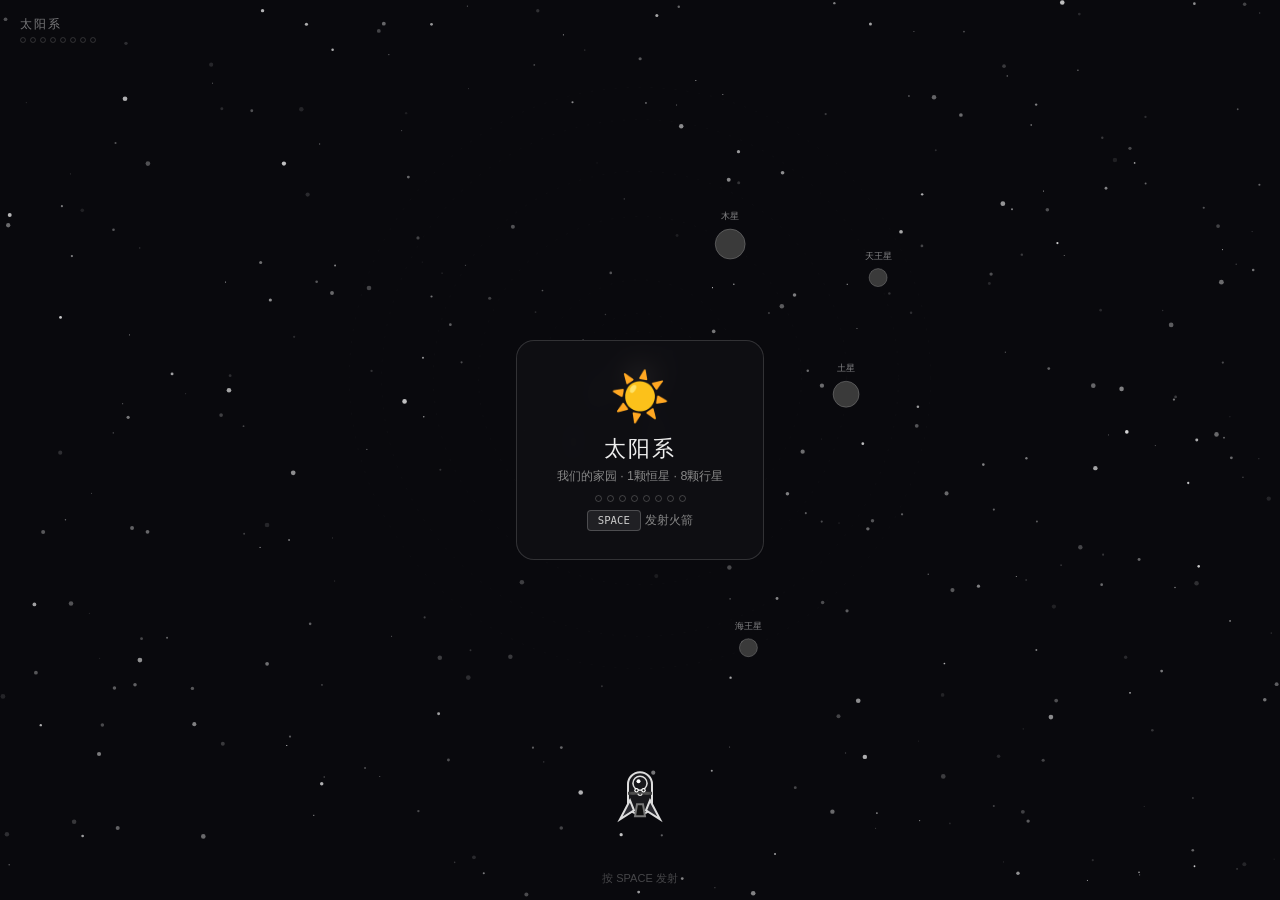
==== index.html @ 961312eb "🎨 Fix: vivid lit colors, unified card with stats - Lit planets show vivid temperature colors again (" ====
<!DOCTYPE html>
<html lang="zh-CN">
<head>
<meta charset="UTF-8">
<meta name="viewport" content="width=device-width, initial-scale=1.0, user-scalable=no">
<title>🚀 星际对接 · Star Dock</title>
<style>
*{margin:0;padding:0;box-sizing:border-box}
html,body{width:100vw;height:100vh;height:100dvh;overflow:hidden;background:#0a0a0f}
canvas{display:block;position:fixed;top:0;left:0}
#ui{position:fixed;top:0;left:0;width:100%;height:100%;pointer-events:none;z-index:10;font-family:"PingFang SC","Microsoft YaHei",sans-serif}

.start-overlay{position:absolute;top:0;left:0;width:100%;height:100%;display:flex;align-items:center;justify-content:center;pointer-events:auto;z-index:20;transition:opacity 0.35s}
.start-overlay.hidden{opacity:0;pointer-events:none}
.start-card{background:rgba(15,15,20,0.95);border:1.5px solid rgba(255,255,255,0.15);border-radius:18px;padding:28px 40px;text-align:center;max-width:400px;backdrop-filter:blur(10px)}
.start-card .emoji{font-size:3rem;display:block;margin-bottom:8px}
.start-card h1{font-size:1.4rem;color:#eee;margin-bottom:4px;letter-spacing:2px;font-weight:400}
.start-card .sub{font-size:0.78rem;color:#888;margin-bottom:10px;line-height:1.4}
.start-card .progress-row{display:flex;gap:5px;justify-content:center;margin:8px 0}
.start-card .pdot{width:7px;height:7px;border-radius:50%;border:1px solid rgba(255,255,255,0.2);transition:all 0.4s}
.start-card .pdot.done{background:#ffd700;border-color:#ffd700;box-shadow:0 0 6px rgba(255,215,0,0.6)}
.start-card kbd{display:inline-block;padding:3px 10px;background:rgba(255,255,255,0.08);color:#ccc;border:1px solid rgba(255,255,255,0.2);border-radius:4px;font-size:0.82em}

.toast{position:fixed;top:50%;left:50%;transform:translate(-50%,-50%);pointer-events:none;z-index:40;opacity:0;transition:all 0.5s}
.toast.show{opacity:1}
.toast .toast-card{background:rgba(15,15,20,0.95);border:1.5px solid rgba(255,255,255,0.15);border-radius:14px;padding:18px 26px;max-width:420px;text-align:center;backdrop-filter:blur(10px)}
.toast .t-quote{font-size:0.95rem;color:#ddd;line-height:1.5;font-style:italic;margin-bottom:8px}
.toast .t-author{font-size:0.75rem;color:#777}
.toast .t-project{font-size:0.9rem;color:#fff;font-weight:bold;margin-bottom:4px}
.toast .t-desc{font-size:0.78rem;color:#aaa;line-height:1.4;margin-bottom:4px}
.toast .t-stars{font-size:0.7rem;color:#888}
.toast .t-link{display:inline-block;margin-top:8px;padding:5px 12px;background:rgba(255,255,255,0.08);color:#ccc;text-decoration:none;border-radius:6px;font-size:0.75rem;border:1px solid rgba(255,255,255,0.15);pointer-events:auto}
.toast .t-link:hover{background:rgba(255,255,255,0.15);color:#fff}
.toast .t-planet-header{font-size:0.85rem;color:#ddd;margin-top:10px;padding-top:10px;border-top:1px solid rgba(255,255,255,0.1);font-weight:bold}
.toast .t-planet-info{font-size:0.73rem;color:#aaa;margin-top:6px;line-height:1.5;text-align:left;max-height:180px;overflow-y:auto;padding-right:4px}
.toast .t-planet-visual{font-size:0.7rem;color:#999;margin-top:10px;padding:8px 10px;background:rgba(255,255,255,0.03);border-radius:8px;line-height:1.6;text-align:left;font-family:monospace}
.toast .t-planet-visual .stat{display:flex;justify-content:space-between;margin:2px 0}
.toast .t-planet-visual .stat .val{color:#ddd}

.hud{position:absolute;top:16px;left:20px;pointer-events:none;z-index:5}
.hud .sysname{font-size:0.78rem;color:rgba(255,255,255,0.45);letter-spacing:2px;margin-bottom:4px}
.hud .lit-dots{display:flex;gap:4px}
.hud .lit-dots .ld{width:6px;height:6px;border-radius:50%;border:1px solid rgba(255,255,255,0.15);transition:all 0.5s}
.hud .lit-dots .ld.on{background:#ffd700;border-color:#ffd700;box-shadow:0 0 8px rgba(255,215,0,0.5)}

.touch-pad{position:fixed;bottom:20px;left:0;right:0;display:none;pointer-events:auto;z-index:15;padding:0 14px}
@media(pointer:coarse){.touch-pad{display:flex;gap:6px;justify-content:center;align-items:center;flex-wrap:wrap}}
.touch-pad button{width:48px;height:48px;border-radius:12px;border:1.5px solid rgba(255,255,255,0.25);background:rgba(20,20,25,0.85);color:#ccc;font-size:1rem;cursor:pointer;touch-action:manipulation}
.touch-pad .big-btn{padding:0 18px;width:auto;font-weight:bold;font-size:0.8rem}
</style>
</head>
<body>

<canvas id="c"></canvas>

<div id="ui">
  <div class="start-overlay" id="startScreen">
    <div class="start-card">
      <span class="emoji" id="sysEmoji">☀️</span>
      <h1 id="sysName">太阳系</h1>
      <p class="sub" id="sysDesc">我们的家园 · 8颗行星</p>
      <div class="progress-row" id="progressDots"></div>
      <p style="margin-top:8px"><kbd>SPACE</kbd> <span style="color:#888;font-size:0.78rem">发射火箭</span></p>
    </div>
  </div>

  <div class="toast" id="toast">
    <div class="toast-card">
      <div class="t-quote" id="tQuote"></div>
      <div class="t-author" id="tAuthor"></div>
      <div class="t-planet-header" id="tPlanetHeader"></div>
      <div class="t-planet-info" id="tPlanetInfo"></div>
      <div class="t-planet-visual" id="tPlanetVisual"></div>
    </div>
  </div>

  <div class="hud">
    <div class="sysname" id="hudName">太阳系</div>
    <div class="lit-dots" id="litDots"></div>
  </div>

  <div class="touch-pad" id="touchPad">
    <button id="tbL">◀</button><button id="tbD">▼</button><button id="tbU">▲</button><button id="tbR">▶</button>
    <button class="big-btn" id="tbLaunch" style="background:rgba(255,255,255,0.1);border-color:rgba(255,255,255,0.3)">LAUNCH</button>
  </div>
</div>

<script>
// ─────────────────────────────────
//  STAR DOCK — 星际对接 v3
// ─────────────────────────────────

const canvas = document.getElementById('c');
const ctx = canvas.getContext('2d');
let W, H, dpr;

// ─── Solar Systems with rich planet data ───
const SOLAR_SYSTEMS = [
  {
    name: '太阳系', emoji: '☀️', desc: '我们的家园 · 1颗恒星 · 8颗行星',
    planets: [
      { name:'水星', emoji:'☿', dist:0.39, period:0.24, size:5, info:'水星是太阳系中最小的行星，也是距离太阳最近的行星。它的表面布满了撞击坑，看起来很像月球。由于没有大气层保护，水星表面昼夜温差极为剧烈——白天可达430°C，夜晚则骤降至-180°C。水星绕太阳一周仅需88天，但自转一周却需要59天。有趣的是，水星每自转三圈恰好绕太阳两圈，形成了一种独特的3:2轨道共振。NASA的信使号探测器曾绕水星飞行四年，发现水星极地陨石坑深处可能存在水冰。' },
      { name:'金星', emoji:'♀', dist:0.72, period:0.62, size:7, info:'金星是太阳系中最亮的行星，被称为"启明星"或"长庚星"。它的大小和质量与地球相近，常被称为地球的"姐妹行星"。金星被一层厚厚的二氧化碳大气包裹，表面大气压是地球的92倍，相当于地球海洋深处900米的压力。浓厚的温室效应使金星表面温度高达465°C——比最靠近太阳的水星还热。金星的自转方向与大多数行星相反（逆行自转），也就是说在金星上太阳从西边升起。前苏联的金星探测器曾成功着陆并传回了金星表面的图像，但只坚持了不到两小时就被高温和高压摧毁。' },
      { name:'地球', emoji:'🌍', dist:1.00, period:1.00, size:7, info:'地球是太阳系中目前已知唯一孕育了生命的天体，也是人类在浩瀚宇宙中的唯一家园。它拥有液态水的海洋、富含氧的大气层、以及适中的温度——这一切得益于它恰好位于太阳系的"宜居带"内。地球的磁场保护我们免受太阳风的侵袭，月球稳定了地球的自转轴倾角，使气候保持相对稳定。从太空中看，地球是一颗美丽的蓝色弹珠，覆盖着白色的云层和绿色的大陆。卡尔·萨根曾说："再看看那个点吧。那是这里，那是家园，那是我们。在这颗小小尘埃上，你所爱的每一个人，你所认识的每一个人，都度过了一生。"' },
      { name:'火星', emoji:'♂', dist:1.52, period:1.88, size:5, info:'火星因其红色的外表而被称为"红色星球"，这种红色来自表面丰富的氧化铁（铁锈）。火星拥有太阳系最高的山——奥林帕斯山高达21.9公里，几乎三倍于珠穆朗玛峰。水手号峡谷长达4000公里，几乎可以横跨整个美国。大量证据表明，数十亿年前的火星表面有液态水流动，甚至可能存在过海洋。如今，多个探测器正在火星表面工作，寻找过去或现在生命存在的迹象。埃隆·马斯克的SpaceX公司计划在本世纪内将人类送上火星，建立永久性定居点。火星是人类成为多行星物种的第一站。' },
      { name:'木星', emoji:'♃', dist:2.50, period:4.50, size:15, info:'木星是太阳系中最大的行星，它如此巨大，以至于其质量超过了所有其他行星质量总和的2.5倍。木星的大红斑是一个持续了超过350年的超级风暴，其直径比整个地球还大。这颗气态巨星没有固体表面，主要由氢和氦组成，内部压力极大，甚至可能将氢压缩成金属态。木星拥有95颗已知卫星，其中最大的四颗——木卫一、木卫二、木卫三和木卫四——由伽利略于1610年发现。木卫二冰冷的表面下被认为存在一个全球性的液态海洋，是太阳系中寻找外星生命最有希望的地点之一。' },
      { name:'土星', emoji:'♄', dist:3.20, period:7.00, size:13, info:'土星以其壮观的环系统而闻名，这些环主要由数十亿个冰粒和岩石碎片组成，从微小的尘埃到房屋大小的巨石不等。尽管环系统直径达到28万公里，但其厚度通常不到10米——在比例上比一张纸还薄。土星是太阳系中密度最低的行星，其平均密度只有0.69g/cm³，理论上可以浮在水面上（如果有足够大的水池）。土星最大的卫星土卫六（Titan）是太阳系中唯一拥有稠密大气层的卫星，表面存在液态甲烷湖泊和河流。卡西尼号探测器在土星轨道工作了13年，最后以壮丽的方式坠入土星大气层，结束了它20年的使命。' },
      { name:'天王星', emoji:'⛢', dist:4.00, period:12.0, size:9, info:'天王星是太阳系中最神秘的行星之一。它的自转轴几乎完全倒向一侧——倾斜了约98度——像一颗"滚着走"的行星。这意味着天王星的极地可以直接面对太阳，导致极端的季节变化：每个极点会经历42年的持续日照，接着是42年的完全黑暗。天王星的蓝绿色来自大气中的甲烷吸收了红光。天王星的环系统非常暗淡，直到1977年才被发现。它拥有27颗已知卫星，这些卫星多以莎士比亚戏剧中的人物命名。天王星和它的邻居海王星被统称为"冰巨星"，因为它们含有比木星和土星更多的水、氨和甲烷冰。' },
      { name:'海王星', emoji:'♆', dist:4.50, period:16.0, size:9, info:'海王星是太阳系最远的行星，也是唯一通过数学预测而非直接观测发现的行星。1846年，天文学家注意到天王星的轨道存在异常，推测可能有一颗未知行星的引力在影响它。法国数学家勒维耶通过计算预测了这颗行星的位置，柏林天文台的加勒当晚就在预测位置附近找到了它——这是牛顿力学最伟大的胜利之一。海王星拥有太阳系中最强的风，风速可高达每小时2100公里。它最大的卫星海卫一（Triton）是一颗冰冻的世界，表面有活跃的冰火山喷发出氮气。海王星绕太阳一周需要165年——从发现至今，它只完成了一圈公转。' },
    ]
  },
  {
    name: '比邻星系', emoji: '⭐', desc: '距地球4.2光年 · 三星系统',
    planets: [
      { name:'比邻b', emoji:'🪐', dist:0.35, period:0.30, size:5, info:'比邻星b是一颗位于比邻星宜居带内的类地行星，质量约为地球的1.2倍。它距离我们仅4.2光年，是已知距离地球最近的系外行星。比邻星b绕其主星运行一周仅需11.2天，但由于比邻星是一颗红矮星，辐射出的能量远小于太阳，因此比邻星b的表面温度可能刚好适合液态水的存在。不过，红矮星频繁的耀斑活动可能已经剥离了行星的大气层，这使得它的宜居性仍然存在争议。如果人类有朝一日能够向其他恒星系统发射探测器，比邻星b无疑将是首选目标。' },
      { name:'比邻c', emoji:'🪐', dist:0.65, period:0.70, size:6, info:'比邻星c是一颗超级地球，质量约为地球的7倍，在距离比邻星约1.5天文单位的轨道上运行。这颗行星于2019年通过径向速度法发现，其轨道周期约为5.2年。由于距离主星较远，其表面温度极低，可能被冰层覆盖。比邻星c的发现表明，即使是距离我们最近的恒星系统，也可能拥有一个复杂的多行星架构。它的存在挑战了我们对红矮星周围行星形成的理论模型。' },
      { name:'比邻d', emoji:'🪐', dist:0.95, period:1.20, size:4, info:'比邻星d是一颗于2022年新确认的系外行星，质量仅为地球的0.26倍，是已知质量最小的系外行星之一。它非常靠近比邻星，轨道周期仅约5天。如此小的质量意味着它几乎肯定是一颗岩石行星，表面可能被熔岩覆盖。比邻星d的发现使用了欧洲南方天文台的甚大望远镜，标志着径向速度测量技术已经精确到了足以探测亚地球质量行星的程度。' },
      { name:'Prox e', emoji:'🪐', dist:1.50, period:2.20, size:8, info:'比邻星e是一颗理论预测的气态行星，质量约为地球的15倍，大致相当于海王星的质量。它可能拥有一个由冰粒和岩石碎片组成的稀疏环系统。由于距离主星较远，它的温度极低，大气中可能含有大量的氢和氦。比邻星e的存在尚未得到完全确认，但多个独立的天文学团队都发现了支持它存在的证据。如果被证实，它将是比邻星系中第四颗被确认的行星。' },
      { name:'Prox f', emoji:'🪐', dist:2.20, period:4.00, size:11, info:'比邻星f是该系统最外层的理论行星，可能是一颗冰巨星，类似于太阳系中的天王星和海王星。它的质量约为地球的25倍，大气中富含氢和氦。由于距离比邻星非常远，表面温度可能接近绝对零度。如果这颗行星确实存在，它可能拥有多个冰卫星，其中一些卫星的内部可能存在液态水海洋。这颗行星的发现将进一步证明，即使是距离我们最近的恒星系统，也可能拥有丰富多样的行星家族。' },
    ]
  },
  {
    name: 'TRAPPIST-1', emoji: '💫', desc: '7颗类地行星 · 距地球40光年',
    planets: [
      { name:'TRAPPIST-1b', emoji:'🪐', dist:0.25, period:0.25, size:5, info:'TRAPPIST-1b是该系统最内层的岩石行星，被潮汐锁定——总是一面永远朝向它的恒星。这种锁定意味着它的一面是永恒的炽热白昼，另一面则是永夜。虽然其密度与地球相近，但其表面温度极高，不太可能适宜生命存在。科学家通过韦伯太空望远镜的观测发现，这颗行星很可能没有大气层，表面类似于水星——只是一个裸露的岩石球体。' },
      { name:'TRAPPIST-1c', emoji:'🪐', dist:0.40, period:0.50, size:5, info:'TRAPPIST-1c的密度与地球非常相似，这暗示它可能拥有类似的岩石组成。科学家曾猜测它可能有一个稠密的二氧化碳大气层，但韦伯望远镜的最新观测表明它可能也是裸露的岩石行星。即使没有大气层，它的存在仍然具有重大意义——它证明了小型红矮星周围可以形成与地球密度相似的岩石行星，这对于寻找类地行星来说是一个重要的发现。' },
      { name:'TRAPPIST-1d', emoji:'🪐', dist:0.55, period:0.75, size:5, info:'TRAPPIST-1d是系统中质量最小的行星，仅为地球的0.3倍——大约相当于火星的质量。它是如何形成的仍然是一个未解之谜。由于引力较弱，它可能没办法保持浓厚的大气层。但它的存在本身就令人着迷：在距离我们仅40光年的地方，一个微小的岩石世界正在静静地绕着它的暗红色太阳运行。' },
      { name:'TRAPPIST-1e', emoji:'🌍', dist:0.70, period:1.00, size:6, info:'TRAPPIST-1e是整个系统中与地球最为相似的行星。它位于恒星的宜居带正中央，质量、大小和密度都与地球非常接近。科学家认为它是该系统中最有可能存在液态水——乃至生命——的地方。它接收到的恒星能量与地球从太阳接收的能量相当。韦伯望远镜的科学家们正在密切观测这颗行星，试图分析它的大气成分，寻找水蒸气、氧气和甲烷等可能的生命信号。如果人类要选择第一颗拍摄到大气光谱的宜居带类地行星，TRAPPIST-1e很可能就是答案。' },
      { name:'TRAPPIST-1f', emoji:'🪐', dist:0.90, period:1.50, size:6, info:'TRAPPIST-1f位于宜居带的边缘，是一个潜在的水世界。科学家推测这颗行星可能拥有一个全球性的液态水海洋，其水量可能是地球海洋的数倍。由于距离恒星稍远，其表面温度可能比地球低，但如果存在温室效应适中的大气层，它仍可能维持液态水。如果能够确认它是一个水世界，那将是人类首次发现这样的行星——一个完全由海洋覆盖的星球，没有陆地，只有无尽的水。' },
      { name:'TRAPPIST-1g', emoji:'🪐', dist:1.10, period:2.00, size:7, info:'TRAPPIST-1g是系统中最大的行星，质量约为地球的1.15倍。它位于宜居带的外边界附近，可能拥有一层较厚的大气层来保持表面温暖。如果它有足够的温室气体，表面温度可能允许液态水的存在。它与相邻行星之间有复杂的引力相互作用——这七颗行星的轨道周期形成了近乎精确的共振链，它们的引力相互影响，使系统保持了惊人的稳定。' },
      { name:'TRAPPIST-1h', emoji:'🪐', dist:1.40, period:3.00, size:4, info:'TRAPPIST-1h是该系统最外层的行星，位于宜居带之外，是一个冰冻的世界。它的表面可能被冰层和冻结的二氧化碳覆盖，温度可能低至-100°C以下。尽管如此，如果它内部存在放射性元素衰变产生的热量，其冰层之下可能存在液态水。TRAPPIST-1h是这个非凡系统的边界标志——一个由七颗类地行星组成的、距离我们仅40光年的微型太阳系。它提示我们，宇宙中可能遍布着这样的行星系统。' },
    ]
  }
];

// ─── AI Quotes ───
const AI_QUOTES = [
  { text:'"The development of full artificial intelligence could spell the end of the human race."', author:'Stephen Hawking' },
  { text:'"AI is the new electricity. Just as electricity transformed industry 100 years ago, AI will do the same."', author:'Andrew Ng' },
  { text:'"Machine intelligence is the last invention that humanity will ever need to make."', author:'Nick Bostrom' },
  { text:'"The cosmos is within us. We are made of star-stuff. We are a way for the universe to know itself."', author:'Carl Sagan' },
  { text:'"Look up at the stars and not down at your feet. Try to make sense of what you see, and wonder about what makes the universe exist."', author:'Stephen Hawking' },
  { text:'"We are just an advanced breed of monkeys on a minor planet of a very average star. But we can understand the Universe. That makes us something very special."', author:'Stephen Hawking' },
  { text:'"Two things are infinite: the universe and human stupidity; and I\'m not sure about the universe."', author:'Albert Einstein' },
  { text:'"The important thing is not to stop questioning. Curiosity has its own reason for existing."', author:'Albert Einstein' },
  { text:'"Somewhere, something incredible is waiting to be known."', author:'Carl Sagan' },
  { text:'"The universe is under no obligation to make sense to you."', author:'Neil deGrasse Tyson' },
  { text:'"Every one of us is, in the cosmic perspective, precious. If a human disagrees with you, let him live. In a hundred billion galaxies, you will not find another."', author:'Carl Sagan' },
  { text:'"We are the cosmos made conscious and life is the means by which the universe understands itself."', author:'Brian Cox' },
  { text:'"AI doesn\'t have to be evil to destroy humanity — if AI has a goal and humanity happens to be in the way."', author:'Elon Musk' },
  { text:'"The best way to predict the future is to invent it — and AI is how we invent it now."', author:'Alan Kay' },
  { text:'"By far, the greatest danger of Artificial Intelligence is that people conclude too early that they understand it."', author:'Eliezer Yudkowsky' },
  { text:'"We are stuck with technology when what we really want is just stuff that works."', author:'Douglas Adams' },
  { text:'"I visualize a time when we will be to robots what dogs are to humans, and I\'m rooting for the machines."', author:'Claude Shannon' },
  { text:'"It is through science that we prove, but through intuition that we discover."', author:'Henri Poincaré' },
  { text:'"AI will reach human levels by around 2029. By 2045, we will have multiplied intelligence a billion-fold."', author:'Ray Kurzweil' },
  { text:'"A year spent in artificial intelligence is enough to make one believe in God."', author:'Alan Perlis' },
  { text:'"In the long run, the greatest danger we face is not the machines becoming more human, but humans becoming more like machines."', author:'Arthur C. Clarke' },
  { text:'"The question is not whether intelligent machines can have emotions, but whether machines can be intelligent without emotions."', author:'Marvin Minsky' },
  { text:'"We are all connected; To each other, biologically. To the earth, chemically. To the rest of the universe, atomically."', author:'Neil deGrasse Tyson' },
  { text:'"Our posturings, our imagined self-importance, the delusion that we have some privileged position in the Universe, are challenged by this point of pale light."', author:'Carl Sagan (Pale Blue Dot)' },
  { text:'"The universe is a pretty big place. If it\'s just us, seems like an awful waste of space."', author:'Carl Sagan' },
];

// ─── Planet color by temperature ───
function planetColors(temp) {
  // Unlit = dark gray, lit = vivid temperature-based colors
  switch (temp) {
    case 'hot':  return { body:'#3a3a3a', glow:'#ff4422', litBody:'#ff5533', name:'🔥 红热行星', info:'表面温度极高，炽热的岩石世界' };
    case 'warm': return { body:'#3a3a3a', glow:'#ff8800', litBody:'#ff9933', name:'🌤 温暖行星', info:'温度适中，可能适宜生命存在' };
    case 'cool': return { body:'#3a3a3a', glow:'#3399ee', litBody:'#55aaff', name:'❄ 凉爽行星', info:'表面较冷，大气层较厚的气态或冰质行星' };
    case 'cold': return { body:'#3a3a3a', glow:'#2266ee', litBody:'#4488ff', name:'🧊 冰冷行星', info:'表面极寒，遥远的冰冻世界' };
    default:     return { body:'#3a3a3a', glow:'#999', litBody:'#bbb', name:'未知', info:'' };
  }
}

// ─── State ───
const S = { START:'start', PLAY:'play', DOCK:'dock', COMPLETE:'complete', WARP:'warp' };
let state = S.START;
let keys = {};
let time = 0, lastTime = 0;
let sysIdx = 0;
let systemData;
let planets = [];
let rocket = { x:0, y:0, px:0, py:0, speed:0, angle:0, docking:false, tx:0, ty:0, ta:0 };
let targetPlanetIdx = 0;
let particles = [];
let bgStars = [];
let collected = [];
let shownQuotes = new Set();
let warpP = 0;
let hudAlpha = 3;
let dockCooldown = 0;

// ─── DOM ───
const startScreen = document.getElementById('startScreen');
const toast = document.getElementById('toast');
const sysNameEl = document.getElementById('sysName');
const sysEmojiEl = document.getElementById('sysEmoji');
const sysDescEl = document.getElementById('sysDesc');
const progressDotsEl = document.getElementById('progressDots');
const hudNameEl = document.getElementById('hudName');
const litDotsEl = document.getElementById('litDots');

// ─── Resize ───
function resize() {
  dpr = Math.min(window.devicePixelRatio || 1, 2);
  W = window.innerWidth;
  H = window.innerHeight;
  canvas.width = W * dpr;
  canvas.height = H * dpr;
  canvas.style.width = W + 'px';
  canvas.style.height = H + 'px';
  ctx.setTransform(1, 0, 0, 1, 0, 0);
  ctx.scale(dpr, dpr);
}
window.addEventListener('resize', resize);
resize();

// ─── Init stars ───
for (let i = 0; i < 350; i++) {
  bgStars.push({
    x: Math.random(), y: Math.random(),
    r: 0.2 + Math.random() * 2.2,
    a: 0.15 + Math.random() * 0.7,
    s: 0.5 + Math.random() * 3,
    o: Math.random() * Math.PI * 2
  });
}

// ─── Input ───
window.addEventListener('keydown', e => {
  keys[e.code] = true;
  if (e.code === 'Space') {
    e.preventDefault();
    if (state === S.START) launch();
    else if (state === S.COMPLETE) warp();
  }
  if (e.code === 'KeyR' && state === S.PLAY) respawn();
  // Arrow key resumes from dock
  if (state === S.DOCK && ['ArrowUp','ArrowDown','ArrowLeft','ArrowRight'].includes(e.code)) {
    e.preventDefault();
    resumeAfterDock();
  }
});
window.addEventListener('keyup', e => { keys[e.code] = false; });

// Touch controls
['tbU','ArrowUp','tbD','ArrowDown','tbL','ArrowLeft','tbR','ArrowRight'].forEach((v,i,arr)=>{
  if (i%2===0){
    const el=document.getElementById(v);
    if(el){
      el.addEventListener('touchstart',e=>{
        e.preventDefault();
        if (state === S.DOCK) resumeAfterDock();
        else keys[arr[i+1]]=true;
      });
      el.addEventListener('touchend',e=>{e.preventDefault();keys[arr[i+1]]=false});
    }
  }
});
document.getElementById('tbLaunch')?.addEventListener('touchstart', e => {
  e.preventDefault();
  if (state === S.START) launch();
  else if (state === S.COMPLETE) warp();
});

// ─── System ───
function loadSystem() {
  systemData = SOLAR_SYSTEMS[sysIdx % SOLAR_SYSTEMS.length];
  planets = systemData.planets.map((p, i) => ({
    ...p, angle: Math.random() * Math.PI * 2, lit: false, idx: i
  }));
  targetPlanetIdx = findNextTarget();
  collected = [];
  shownQuotes.clear();
  updateHUD();
  updateStartScreen();

  rocket = { x: W/2, y: H*0.88, px: W/2, py: H*0.88, speed: 0, angle: -Math.PI/2, docking: false, tx: 0, ty: 0, ta: 0 };
  state = S.START;
}

function findNextTarget() {
  const unlit = planets.map((p,i) => ({p,i})).filter(x => !x.p.lit);
  if (unlit.length === 0) return 0;
  // Pick random unlit planet
  return unlit[Math.floor(Math.random() * unlit.length)].i;
}

function updateHUD() {
  hudNameEl.textContent = systemData.name;
  let html = '';
  for (let i = 0; i < planets.length; i++) {
    html += `<span class="ld${collected.includes(i) ? ' on' : ''}"></span>`;
  }
  litDotsEl.innerHTML = html;
}

function updateStartScreen() {
  sysNameEl.textContent = systemData.name;
  sysEmojiEl.textContent = systemData.emoji;
  sysDescEl.textContent = systemData.desc;
  let dots = '';
  for (let i = 0; i < planets.length; i++) {
    dots += `<span class="pdot${collected.includes(i) ? ' done' : ''}"></span>`;
  }
  progressDotsEl.innerHTML = dots;
  startScreen.classList.remove('hidden');
  toast.classList.remove('show');
}

// ─── Planet position ───
function getPlanetPos(idx) {
  const p = planets[idx];
  const cx = W / 2;
  const cy = H * 0.42;
  const maxDist = Math.min(W, H) * 0.38;
  const maxDataDist = systemData.planets[systemData.planets.length - 1].dist;
  const dist = (p.dist / maxDataDist) * maxDist * 0.85;
  return {
    x: cx + Math.cos(p.angle) * dist,
    y: cy + Math.sin(p.angle) * dist,
    dist, cx, cy
  };
}

// ─── Launch / Respawn ───
function launch() {
  state = S.PLAY;
  startScreen.classList.add('hidden');
  rocket.speed = 80;
  rocket.angle = -Math.PI / 2;
  rocket.docking = false;
  rocket.x = W / 2;
  rocket.y = H * 0.88;
  rocket.px = rocket.x;
  rocket.py = rocket.y;
  hudAlpha = 3;
}
function respawn() {
  rocket.x = W / 2;
  rocket.y = H * 0.88;
  rocket.speed = 80;
  rocket.angle = -Math.PI / 2;
  rocket.docking = false;
}

// ─── Resume after dock (triggered by arrow key) ───
function resumeAfterDock() {
  if (state !== S.DOCK) return;
  toast.classList.remove('show');
  if (collected.length >= planets.length) {
    state = S.COMPLETE;
    showComplete();
    return;
  }
  // One press: dismiss card and resume flying
  state = S.PLAY;
  rocket.speed = 80;
  rocket.angle = -Math.PI / 2;
  rocket.docking = false;
  rocket.px = rocket.x;
  rocket.py = rocket.y;
  targetPlanetIdx = findNextTarget();
  hudAlpha = 2;
}

function nextQuote() {
  const avail = AI_QUOTES.filter((_, i) => !shownQuotes.has(i));
  if (avail.length === 0) { shownQuotes.clear(); return AI_QUOTES[Math.floor(Math.random() * AI_QUOTES.length)]; }
  const q = avail[Math.floor(Math.random() * avail.length)];
  shownQuotes.add(AI_QUOTES.indexOf(q));
  return q;
}

// ─── Dock = light up + show unified card ───
function dock() {
  const planet = planets[targetPlanetIdx];
  const pos = getPlanetPos(targetPlanetIdx);
  const colors = planetColors(planet.temp);

  // Light up the planet
  planet.lit = true;
  collected.push(targetPlanetIdx);
  dockCooldown = 1.5;

  // Quote
  const quote = nextQuote();
  document.getElementById('tQuote').textContent = quote.text;
  document.getElementById('tAuthor').textContent = '— ' + quote.author;

  // Planet header
  document.getElementById('tPlanetHeader').textContent = planet.emoji + ' ' + planet.name + ' · ' + colors.name;

  // Planet detail info
  document.getElementById('tPlanetInfo').textContent = planet.info;

  // Visual stats card
  const orbitDays = (planet.period * 365).toFixed(0);
  const distAU = planet.dist.toFixed(2);
  const tempLabel = planet.temp === 'hot' ? '>400°C' : planet.temp === 'warm' ? '-50~50°C' : planet.temp === 'cool' ? '-100~-30°C' : '<-150°C';
  const typeLabel = planet.temp === 'hot' || planet.temp === 'warm' ? '岩石行星' : '气态/冰质行星';
  document.getElementById('tPlanetVisual').innerHTML = `
    <div class="stat"><span>🌡 表面温度</span><span class="val">${tempLabel}</span></div>
    <div class="stat"><span>📏 距恒星</span><span class="val">${distAU} AU</span></div>
    <div class="stat"><span>🔄 公转周期</span><span class="val">${orbitDays} 天</span></div>
    <div class="stat"><span>🪨 类型</span><span class="val">${typeLabel}</span></div>
    <div class="stat"><span>⭐ 状态</span><span class="val">已点亮 ✨</span></div>
  `;

  toast.classList.add('show');
  state = S.DOCK;
  // Stop rocket at dock position
  rocket.speed = 0;
  rocket.docking = true;
  rocket.x = pos.x; rocket.y = pos.y;
  rocket.tx = pos.x; rocket.ty = pos.y; rocket.ta = planet.angle;

  updateHUD();

  // Spark particles
  for (let i = 0; i < 35; i++) {
    const a = (i / 35) * Math.PI * 2;
    particles.push({
      x: rocket.x, y: rocket.y,
      vx: Math.cos(a) * (25 + Math.random() * 60),
      vy: Math.sin(a) * (25 + Math.random() * 60),
      life: 1.5, ml: 1.5, size: 1.5 + Math.random() * 3.5, type: 'spark',
      color: colors.glow
    });
  }
}

// ─── Complete / Warp ───
function showComplete() {
  sysEmojiEl.textContent = '🚀';
  sysNameEl.textContent = systemData.name + ' ✓';
  sysDescEl.textContent = '所有行星已点亮 · 自然选择号就绪';
  const nextSys = SOLAR_SYSTEMS[(sysIdx + 1) % SOLAR_SYSTEMS.length];
  document.querySelector('.start-card p:last-child').innerHTML = `<kbd>SPACE</kbd> <span style="color:#888;font-size:0.78rem">启程前往 ${nextSys.name}</span>`;
  updateStartScreen();
  startScreen.classList.remove('hidden');
}
function warp() {
  state = S.WARP;
  warpP = 0;
  startScreen.classList.add('hidden');
}

// ─── Update ───
function update(dt) {
  // Planet orbits
  const baseSpeed = (2 * Math.PI) / 2.0;
  for (const p of planets) {
    p.angle += baseSpeed * (1.0 / p.period) * dt;
  }

  // Cooldown
  if (dockCooldown > 0) dockCooldown -= dt;

  if (state === S.PLAY) {
    // Save previous position for swept collision
    rocket.px = rocket.x;
    rocket.py = rocket.y;

    // Controls
    if (keys['ArrowUp']) rocket.speed = Math.min(rocket.speed + 180 * dt, 360);
    if (keys['ArrowDown']) rocket.speed = Math.max(rocket.speed - 200 * dt, 25);
    if (keys['ArrowLeft']) rocket.angle -= 3.2 * dt;
    if (keys['ArrowRight']) rocket.angle += 3.2 * dt;
    rocket.angle = Math.max(-Math.PI * 0.88, Math.min(-Math.PI * 0.12, rocket.angle));

    rocket.x += Math.cos(rocket.angle) * rocket.speed * dt;
    rocket.y += Math.sin(rocket.angle) * rocket.speed * dt;

    // Wrap
    if (rocket.x < -40) rocket.x = W + 40;
    if (rocket.x > W + 40) rocket.x = -40;
    if (rocket.y < -80) rocket.y = H + 80;
    if (rocket.y > H + 80) rocket.y = -80;

    // Fire trail
    if (Math.random() < 0.55) {
      particles.push({
        x: rocket.x, y: rocket.y + 18,
        vx: Math.cos(rocket.angle + Math.PI + (Math.random() - 0.5) * 0.25) * (12 + Math.random() * 40),
        vy: Math.sin(rocket.angle + Math.PI + (Math.random() - 0.5) * 0.25) * (12 + Math.random() * 40),
        life: 0.3 + Math.random() * 0.25, ml: 0.55, size: 0.8 + Math.random() * 2, type: 'fire', color: '#aaa'
      });
    }

    // Collision: simple distance check with cooldown
    if (dockCooldown <= 0) {
      const tgt = planets[targetPlanetIdx];
      if (tgt && !tgt.lit) {
        const tpos = getPlanetPos(targetPlanetIdx);
        const dist = Math.hypot(rocket.x - tpos.x, rocket.y - tpos.y);
        const threshold = tgt.size + 20; // scales with planet size
        if (dist < threshold) {
          dock();
        }
      }
    }
  }

  if (state === S.DOCK && rocket.docking) {
    rocket.x += (rocket.tx - rocket.x) * 5 * dt;
    rocket.y += (rocket.ty - rocket.y) * 5 * dt;
    rocket.angle += (rocket.ta - rocket.angle) * 5 * dt;
  }

  // Particles
  for (let i = particles.length - 1; i >= 0; i--) {
    const p = particles[i];
    p.life -= dt;
    if (p.life <= 0) { particles.splice(i, 1); continue; }
    p.x += p.vx * dt; p.y += p.vy * dt;
    p.vx *= 0.96; p.vy *= 0.96;
  }
  if (particles.length > 400) particles.splice(0, particles.length - 400);

  // HUD fade
  if (hudAlpha > 0) hudAlpha -= dt / 2.5;

  // Warp
  if (state === S.WARP) {
    warpP = Math.min(warpP + dt / 4.5, 1);
    if (warpP >= 1) {
      sysIdx = (sysIdx + 1) % SOLAR_SYSTEMS.length;
      loadSystem();
      state = S.START;
    }
  }
}

// ─── Draw ───
function draw() {
  ctx.clearRect(0, 0, W, H);
  ctx.fillStyle = '#09090d';
  ctx.fillRect(0, 0, W, H);

  // Stars
  for (const s of bgStars) {
    const sx = s.x * W, sy = s.y * H;
    const tw = 0.5 + 0.5 * Math.sin(time * s.s + s.o);
    const a = s.a * (0.5 + 0.5 * tw);
    ctx.fillStyle = `rgba(255,255,255,${a})`;
    if (s.r < 0.7) ctx.fillRect(sx, sy, dpr < 2 ? 1 : 0.6, dpr < 2 ? 1 : 0.6);
    else { ctx.beginPath(); ctx.arc(sx, sy, s.r, 0, Math.PI * 2); ctx.fill(); }
  }

  drawSolarSystem();

  if (state !== S.WARP) drawRocket();

  // Particles
  for (const p of particles) {
    const a = p.life / p.ml;
    if (p.type === 'fire') {
      ctx.fillStyle = `rgba(180,180,180,${a})`;
    } else if (p.type === 'spark') {
      ctx.fillStyle = `rgba(255,255,255,${a})`;
      ctx.shadowColor = p.color ? p.color.replace(')', `,${a*0.5})`).replace('rgb','rgba') : `rgba(255,255,255,${a*0.4})`;
      ctx.shadowBlur = 5;
    } else {
      ctx.fillStyle = `rgba(255,255,255,${a*0.7})`;
    }
    ctx.beginPath(); ctx.arc(p.x, p.y, p.size * a, 0, Math.PI * 2); ctx.fill();
    ctx.shadowColor = 'transparent'; ctx.shadowBlur = 0;
  }

  // HUD
  if (state === S.PLAY && hudAlpha > 0) {
    ctx.fillStyle = `rgba(180,180,180,${Math.min(hudAlpha*0.35,0.45)})`;
    ctx.font = '11px "PingFang SC","Microsoft YaHei",sans-serif';
    ctx.textAlign = 'center';
    ctx.fillText('↑↓ speed  ←→ steer  R reset', W/2, H-18);
  }
  if (state === S.START) {
    const pulse = 0.5+0.5*Math.sin(time*2);
    ctx.fillStyle = `rgba(200,200,200,${0.2+pulse*0.2})`;
    ctx.font = '11px "PingFang SC","Microsoft YaHei",sans-serif';
    ctx.textAlign = 'center';
    ctx.fillText('按 SPACE 发射', W/2, H-18);
  }
  if (state === S.DOCK) {
    const pulse = 0.5+0.5*Math.sin(time*2);
    ctx.fillStyle = `rgba(200,200,200,${0.35+pulse*0.25})`;
    ctx.font = '12px "PingFang SC","Microsoft YaHei",sans-serif';
    ctx.textAlign = 'center';
    ctx.fillText('按方向键继续飞行', W/2, H-18);
  }

  if (state === S.WARP) drawWarp();
}

function drawSolarSystem() {
  const cx = W / 2;
  const cy = H * 0.42;
  const maxDist = Math.min(W, H) * 0.38;
  const maxDataDist = systemData.planets[systemData.planets.length - 1].dist;

  // Sun glow
  const sunGrad = ctx.createRadialGradient(cx, cy, 0, cx, cy, 32);
  sunGrad.addColorStop(0, '#fff');
  sunGrad.addColorStop(0.2, '#ffeedd');
  sunGrad.addColorStop(0.5, '#886644');
  sunGrad.addColorStop(1, 'transparent');
  ctx.fillStyle = sunGrad;
  ctx.beginPath(); ctx.arc(cx, cy, 32, 0, Math.PI*2); ctx.fill();

  // Sun core
  ctx.fillStyle = '#fff';
  ctx.beginPath(); ctx.arc(cx, cy, 10, 0, Math.PI*2); ctx.fill();

  // Orbits + planets
  for (let i = 0; i < planets.length; i++) {
    const p = planets[i];
    const orbitR = (p.dist / maxDataDist) * maxDist * 0.85;

    // Orbit line
    ctx.strokeStyle = p.lit ? 'rgba(255,255,255,0.18)' : 'rgba(255,255,255,0.04)';
    ctx.lineWidth = p.lit ? 1.2 : 0.6;
    ctx.setLineDash(p.lit ? [] : [2, 10]);
    ctx.beginPath(); ctx.arc(cx, cy, orbitR, 0, Math.PI*2); ctx.stroke();
    ctx.setLineDash([]);

    const px = cx + Math.cos(p.angle) * orbitR;
    const py = cy + Math.sin(p.angle) * orbitR;
    const colors = planetColors(p.temp);

    // Lit planet glow
    if (p.lit) {
      const glowSize = p.size * 3.5;
      const pGrad = ctx.createRadialGradient(px, py, 0, px, py, glowSize);
      pGrad.addColorStop(0, colors.glow);
      pGrad.addColorStop(0.4, colors.glow.replace(')', ',0.5)').replace('rgb', 'rgba'));
      pGrad.addColorStop(1, 'transparent');
      ctx.fillStyle = pGrad;
      ctx.beginPath(); ctx.arc(px, py, glowSize, 0, Math.PI*2); ctx.fill();
    }

    // Planet body
    ctx.fillStyle = p.lit ? colors.litBody : colors.body;
    ctx.strokeStyle = p.lit ? 'rgba(255,255,255,0.7)' : 'rgba(255,255,255,0.2)';
    ctx.lineWidth = p.lit ? 1.8 : 1;
    ctx.beginPath(); ctx.arc(px, py, p.size, 0, Math.PI*2); ctx.fill();
    ctx.stroke();

    // Target indicator
    if (i === targetPlanetIdx && state === S.PLAY && !p.lit) {
      const pulse = 0.6 + 0.4 * Math.sin(time * 4.5);
      // Animated ring
      ctx.strokeStyle = `rgba(255,255,255,${pulse})`;
      ctx.lineWidth = 2.5;
      ctx.beginPath(); ctx.arc(px, py, p.size + 12, 0, Math.PI*2); ctx.stroke();
      // Rotating dots
      for (let a = 0; a < 4; a++) {
        const aa = time * 2.5 + a * Math.PI/2;
        const ax = px + Math.cos(aa) * (p.size + 18);
        const ay = py + Math.sin(aa) * (p.size + 18);
        ctx.fillStyle = `rgba(255,255,255,${pulse})`;
        ctx.beginPath(); ctx.arc(ax, ay, 2.5, 0, Math.PI*2); ctx.fill();
      }
    }

    // Name label — show for all unlit, bold for lit
    const showName = !p.lit || (i === targetPlanetIdx && state === S.PLAY);
    if (showName || p.lit) {
      ctx.fillStyle = p.lit ? 'rgba(255,255,255,0.85)' : 'rgba(255,255,255,0.5)';
      ctx.font = `${p.lit ? 11 : 9}px "PingFang SC","Microsoft YaHei",sans-serif`;
      ctx.textAlign = 'center';
      ctx.fillText(p.lit ? p.emoji+' '+p.name : p.name, px, py - p.size - 10);
    }
  }
}

function drawRocket() {
  ctx.save();
  const sway = state === S.START ? Math.sin(performance.now()/1000*1.5)*4 : 0;
  ctx.translate(rocket.x, rocket.y + sway);
  ctx.rotate(rocket.angle + Math.PI/2);

  const w = 24, h = 42, r = 12;

  if (state === S.DOCK) {
    ctx.shadowColor = 'rgba(255,255,200,0.6)';
    ctx.shadowBlur = 16;
  }

  // Body
  ctx.fillStyle = '#18181c';
  ctx.strokeStyle = '#ddd';
  ctx.lineWidth = 2;
  ctx.beginPath();
  ctx.arc(0, -h/2+r, r, Math.PI, 0, false);
  ctx.lineTo(w/2, h/2-r);
  ctx.arc(0, h/2-r, r, 0, Math.PI, false);
  ctx.lineTo(-w/2, -h/2+r);
  ctx.closePath();
  ctx.fill(); ctx.stroke();

  // Nose
  ctx.fillStyle = '#2a2a30';
  ctx.strokeStyle = '#ddd';
  ctx.beginPath();
  ctx.arc(0, -h/2+r, r*0.55, Math.PI, 0, false);
  ctx.fill(); ctx.stroke();

  // Stripe
  ctx.fillStyle = '#444';
  ctx.fillRect(-w/2, -1.5, w, 3);

  // Window
  ctx.fillStyle = '#18181c';
  ctx.strokeStyle = '#ddd';
  ctx.lineWidth = 1.5;
  ctx.beginPath(); ctx.arc(0, -10, 7, 0, Math.PI*2); ctx.fill(); ctx.stroke();
  ctx.fillStyle = '#fff';
  ctx.beginPath(); ctx.arc(-1.5, -12, 2, 0, Math.PI*2); ctx.fill();

  // Fins
  ctx.fillStyle = '#2a2a30';
  ctx.strokeStyle = '#ddd';
  ctx.lineWidth = 2;
  ctx.beginPath();
  ctx.moveTo(-w/2+2, h/2-14); ctx.lineTo(-w/2-8, h/2+5); ctx.lineTo(-w/2+6, h/2-4); ctx.closePath();
  ctx.fill(); ctx.stroke();
  ctx.beginPath();
  ctx.moveTo(w/2-2, h/2-14); ctx.lineTo(w/2+8, h/2+5); ctx.lineTo(w/2-6, h/2-4); ctx.closePath();
  ctx.fill(); ctx.stroke();

  // Engine
  ctx.fillStyle = '#111';
  ctx.strokeStyle = '#777';
  ctx.beginPath();
  ctx.moveTo(-3, h/2-r+2); ctx.lineTo(-5, h/2+2); ctx.lineTo(5, h/2+2); ctx.lineTo(3, h/2-r+2); ctx.closePath();
  ctx.fill(); ctx.stroke();

  // Face
  ctx.fillStyle = '#fff';
  ctx.beginPath(); ctx.arc(-3.5, -3, 2.2, 0, Math.PI*2); ctx.fill();
  ctx.beginPath(); ctx.arc(3.5, -3, 2.2, 0, Math.PI*2); ctx.fill();
  ctx.fillStyle = '#111';
  ctx.beginPath(); ctx.arc(-3.5, -3, 1.1, 0, Math.PI*2); ctx.fill();
  ctx.beginPath(); ctx.arc(3.5, -3, 1.1, 0, Math.PI*2); ctx.fill();
  ctx.strokeStyle = '#ddd';
  ctx.lineWidth = 1.2;
  ctx.beginPath(); ctx.arc(0, 0, 2.2, 0.2, Math.PI-0.2); ctx.stroke();
  ctx.fillStyle = 'rgba(255,255,255,0.06)';
  ctx.beginPath(); ctx.ellipse(-7, 0, 2.5, 1.8, 0, 0, Math.PI*2); ctx.fill();
  ctx.beginPath(); ctx.ellipse(7, 0, 2.5, 1.8, 0, 0, Math.PI*2); ctx.fill();

  ctx.shadowColor = 'transparent'; ctx.shadowBlur = 0;
  ctx.restore();
}

function drawWarp() {
  const p = warpP;
  ctx.fillStyle = `rgba(9,9,13,${p<0.4?p/0.4*0.9:0.9})`;
  ctx.fillRect(0, 0, W, H);

  if (p < 0.4) {
    const stretch = p/0.4 * Math.max(W, H);
    for (let i = 0; i < 120; i++) {
      const x = Math.random()*W, y = Math.random()*H;
      ctx.strokeStyle = `rgba(200,200,200,${0.15+Math.random()*0.4})`;
      ctx.lineWidth = 0.3+Math.random()*1;
      ctx.beginPath(); ctx.moveTo(x, y); ctx.lineTo(x+(Math.random()-0.5)*stretch, y-stretch*0.7); ctx.stroke();
    }
  } else if (p < 0.65) {
    const sp = (p-0.4)/0.25;
    const sx = W/2, sy = H/2+Math.sin(sp*Math.PI)*30;
    ctx.save(); ctx.translate(sx, sy); ctx.scale(1+sp*0.15, 1+sp*0.15);
    ctx.fillStyle = '#15151a'; ctx.strokeStyle = '#ddd'; ctx.lineWidth = 2;
    ctx.beginPath();
    ctx.moveTo(0,-45); ctx.lineTo(30,20); ctx.lineTo(10,14);
    ctx.lineTo(6,30); ctx.lineTo(-6,30); ctx.lineTo(-10,14); ctx.lineTo(-30,20); ctx.closePath();
    ctx.fill(); ctx.stroke();
    ctx.fillStyle = '#15151a';
    ctx.beginPath(); ctx.ellipse(0,-8,6,11,0,0,Math.PI*2); ctx.fill(); ctx.stroke();
    ctx.restore();
    ctx.fillStyle = '#ddd';
    ctx.font = 'bold 13px "PingFang SC","Microsoft YaHei",sans-serif';
    ctx.textAlign = 'center';
    ctx.fillText('自然选择号', sx, sy-72);
  } else {
    const ns = SOLAR_SYSTEMS[(sysIdx+1)%SOLAR_SYSTEMS.length];
    ctx.fillStyle = '#ddd';
    ctx.font = 'bold 16px "PingFang SC","Microsoft YaHei",sans-serif';
    ctx.textAlign = 'center';
    ctx.fillText(ns.emoji+' '+ns.name, W/2, H/2-16);
    ctx.fillStyle = '#999';
    ctx.font = '12px "PingFang SC","Microsoft YaHei",sans-serif';
    ctx.fillText(ns.desc, W/2, H/2+16);
  }
}

// ─── Loop ───
function loop(ts) {
  const dt = lastTime ? Math.min((ts - lastTime)/1000, 0.05) : 0.016;
  lastTime = ts; time += dt;
  update(dt);
  draw();
  requestAnimationFrame(loop);
}

// ─── Boot ───
loadSystem();
requestAnimationFrame(loop);
</script>
</body>
</html>
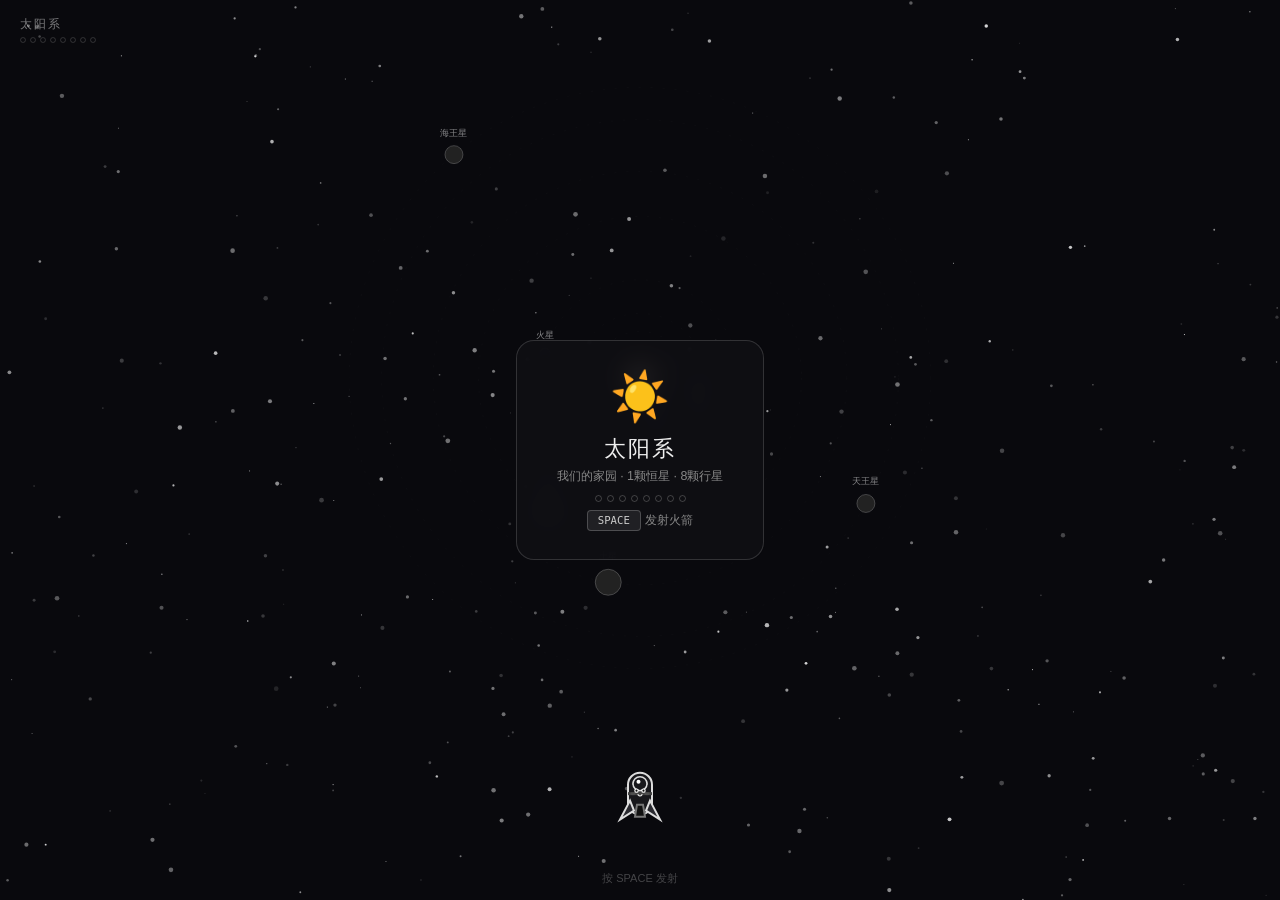
==== commit dd0ee23a: "🔧 Fix: bright planet colors, SPACE to continue, proper hex glows - Lit planets now use bright vivid " ====
--- a/index.html
+++ b/index.html
@@ -164,13 +164,13 @@
 
 // ─── Planet color by temperature ───
 function planetColors(temp) {
-  // Unlit = dark gray, lit = vivid temperature-based colors
+  // Unlit = dark, lit = BRIGHT temperature colors
   switch (temp) {
-    case 'hot':  return { body:'#3a3a3a', glow:'#ff4422', litBody:'#ff5533', name:'🔥 红热行星', info:'表面温度极高，炽热的岩石世界' };
-    case 'warm': return { body:'#3a3a3a', glow:'#ff8800', litBody:'#ff9933', name:'🌤 温暖行星', info:'温度适中，可能适宜生命存在' };
-    case 'cool': return { body:'#3a3a3a', glow:'#3399ee', litBody:'#55aaff', name:'❄ 凉爽行星', info:'表面较冷，大气层较厚的气态或冰质行星' };
-    case 'cold': return { body:'#3a3a3a', glow:'#2266ee', litBody:'#4488ff', name:'🧊 冰冷行星', info:'表面极寒，遥远的冰冻世界' };
-    default:     return { body:'#3a3a3a', glow:'#999', litBody:'#bbb', name:'未知', info:'' };
+    case 'hot':  return { body:'#222', glow:'#ff2200', lit:'#ff4400', name:'🔥 红热行星' };
+    case 'warm': return { body:'#222', glow:'#ff9900', lit:'#ffbb00', name:'🌤 温暖行星' };
+    case 'cool': return { body:'#222', glow:'#2299ff', lit:'#44bbff', name:'❄ 凉爽行星' };
+    case 'cold': return { body:'#222', glow:'#3366ff', lit:'#6699ff', name:'🧊 冰冷行星' };
+    default:     return { body:'#222', glow:'#999', lit:'#bbb', name:'未知' };
   }
 }
 
@@ -234,14 +234,10 @@
   if (e.code === 'Space') {
     e.preventDefault();
     if (state === S.START) launch();
+    else if (state === S.DOCK) resumeAfterDock();
     else if (state === S.COMPLETE) warp();
   }
   if (e.code === 'KeyR' && state === S.PLAY) respawn();
-  // Arrow key resumes from dock
-  if (state === S.DOCK && ['ArrowUp','ArrowDown','ArrowLeft','ArrowRight'].includes(e.code)) {
-    e.preventDefault();
-    resumeAfterDock();
-  }
 });
 window.addEventListener('keyup', e => { keys[e.code] = false; });
 
@@ -252,8 +248,7 @@
     if(el){
       el.addEventListener('touchstart',e=>{
         e.preventDefault();
-        if (state === S.DOCK) resumeAfterDock();
-        else keys[arr[i+1]]=true;
+        keys[arr[i+1]]=true;
       });
       el.addEventListener('touchend',e=>{e.preventDefault();keys[arr[i+1]]=false});
     }
@@ -262,6 +257,7 @@
 document.getElementById('tbLaunch')?.addEventListener('touchstart', e => {
   e.preventDefault();
   if (state === S.START) launch();
+  else if (state === S.DOCK) resumeAfterDock();
   else if (state === S.COMPLETE) warp();
 });
 
@@ -589,7 +585,7 @@
     ctx.fillStyle = `rgba(200,200,200,${0.35+pulse*0.25})`;
     ctx.font = '12px "PingFang SC","Microsoft YaHei",sans-serif';
     ctx.textAlign = 'center';
-    ctx.fillText('按方向键继续飞行', W/2, H-18);
+    ctx.fillText('按 SPACE 继续飞行', W/2, H-18);
   }
 
   if (state === S.WARP) drawWarp();
@@ -630,23 +626,43 @@
     const py = cy + Math.sin(p.angle) * orbitR;
     const colors = planetColors(p.temp);
 
-    // Lit planet glow
+    // Lit planet - huge bright glow
     if (p.lit) {
-      const glowSize = p.size * 3.5;
-      const pGrad = ctx.createRadialGradient(px, py, 0, px, py, glowSize);
-      pGrad.addColorStop(0, colors.glow);
-      pGrad.addColorStop(0.4, colors.glow.replace(')', ',0.5)').replace('rgb', 'rgba'));
-      pGrad.addColorStop(1, 'transparent');
-      ctx.fillStyle = pGrad;
-      ctx.beginPath(); ctx.arc(px, py, glowSize, 0, Math.PI*2); ctx.fill();
+      // Outer glow halo
+      const haloSize = p.size * 5;
+      const halo = ctx.createRadialGradient(px, py, p.size*0.3, px, py, haloSize);
+      // Convert hex glow to rgba for gradient
+      const r = parseInt(colors.glow.slice(1,3),16);
+      const g = parseInt(colors.glow.slice(3,5),16);
+      const b = parseInt(colors.glow.slice(5,7),16);
+      halo.addColorStop(0, `rgba(${r},${g},${b},1)`);
+      halo.addColorStop(0.25, `rgba(${r},${g},${b},0.7)`);
+      halo.addColorStop(0.5, `rgba(${r},${g},${b},0.2)`);
+      halo.addColorStop(1, 'transparent');
+      ctx.fillStyle = halo;
+      ctx.beginPath(); ctx.arc(px, py, haloSize, 0, Math.PI*2); ctx.fill();
+
+      // Inner white-hot core
+      const core = ctx.createRadialGradient(px, py, 0, px, py, p.size*1.3);
+      const lr = parseInt(colors.lit.slice(1,3),16);
+      const lg = parseInt(colors.lit.slice(3,5),16);
+      const lb = parseInt(colors.lit.slice(5,7),16);
+      core.addColorStop(0, '#ffffff');
+      core.addColorStop(0.3, `rgba(${lr},${lg},${lb},1)`);
+      core.addColorStop(1, 'transparent');
+      ctx.fillStyle = core;
+      ctx.beginPath(); ctx.arc(px, py, p.size*1.3, 0, Math.PI*2); ctx.fill();
     }
 
     // Planet body
-    ctx.fillStyle = p.lit ? colors.litBody : colors.body;
-    ctx.strokeStyle = p.lit ? 'rgba(255,255,255,0.7)' : 'rgba(255,255,255,0.2)';
-    ctx.lineWidth = p.lit ? 1.8 : 1;
+    ctx.fillStyle = p.lit ? colors.lit : colors.body;
+    ctx.strokeStyle = p.lit ? 'rgba(255,255,255,0.8)' : 'rgba(255,255,255,0.2)';
+    ctx.lineWidth = p.lit ? 2 : 1;
+    ctx.shadowColor = p.lit ? colors.glow : 'transparent';
+    ctx.shadowBlur = p.lit ? 8 : 0;
     ctx.beginPath(); ctx.arc(px, py, p.size, 0, Math.PI*2); ctx.fill();
     ctx.stroke();
+    ctx.shadowColor = 'transparent'; ctx.shadowBlur = 0;
 
     // Target indicator
     if (i === targetPlanetIdx && state === S.PLAY && !p.lit) {
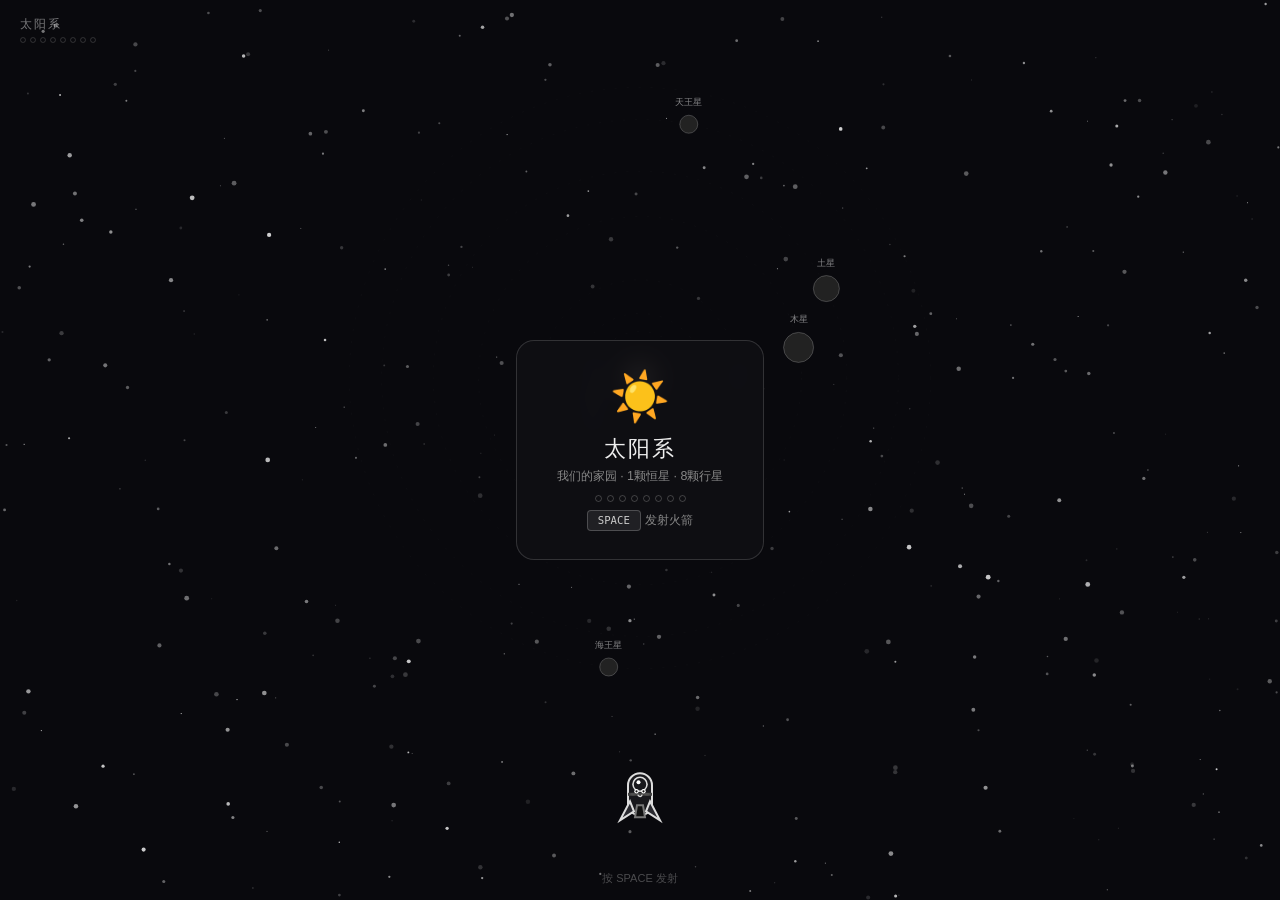
==== commit 37c9422e: "🐛 Fix: add temp field back to all planet data - Restored temp field (hot/warm/cool/cold) to all 20 p" ====
--- a/index.html
+++ b/index.html
@@ -99,36 +99,36 @@
   {
     name: '太阳系', emoji: '☀️', desc: '我们的家园 · 1颗恒星 · 8颗行星',
     planets: [
-      { name:'水星', emoji:'☿', dist:0.39, period:0.24, size:5, info:'水星是太阳系中最小的行星，也是距离太阳最近的行星。它的表面布满了撞击坑，看起来很像月球。由于没有大气层保护，水星表面昼夜温差极为剧烈——白天可达430°C，夜晚则骤降至-180°C。水星绕太阳一周仅需88天，但自转一周却需要59天。有趣的是，水星每自转三圈恰好绕太阳两圈，形成了一种独特的3:2轨道共振。NASA的信使号探测器曾绕水星飞行四年，发现水星极地陨石坑深处可能存在水冰。' },
-      { name:'金星', emoji:'♀', dist:0.72, period:0.62, size:7, info:'金星是太阳系中最亮的行星，被称为"启明星"或"长庚星"。它的大小和质量与地球相近，常被称为地球的"姐妹行星"。金星被一层厚厚的二氧化碳大气包裹，表面大气压是地球的92倍，相当于地球海洋深处900米的压力。浓厚的温室效应使金星表面温度高达465°C——比最靠近太阳的水星还热。金星的自转方向与大多数行星相反（逆行自转），也就是说在金星上太阳从西边升起。前苏联的金星探测器曾成功着陆并传回了金星表面的图像，但只坚持了不到两小时就被高温和高压摧毁。' },
-      { name:'地球', emoji:'🌍', dist:1.00, period:1.00, size:7, info:'地球是太阳系中目前已知唯一孕育了生命的天体，也是人类在浩瀚宇宙中的唯一家园。它拥有液态水的海洋、富含氧的大气层、以及适中的温度——这一切得益于它恰好位于太阳系的"宜居带"内。地球的磁场保护我们免受太阳风的侵袭，月球稳定了地球的自转轴倾角，使气候保持相对稳定。从太空中看，地球是一颗美丽的蓝色弹珠，覆盖着白色的云层和绿色的大陆。卡尔·萨根曾说："再看看那个点吧。那是这里，那是家园，那是我们。在这颗小小尘埃上，你所爱的每一个人，你所认识的每一个人，都度过了一生。"' },
-      { name:'火星', emoji:'♂', dist:1.52, period:1.88, size:5, info:'火星因其红色的外表而被称为"红色星球"，这种红色来自表面丰富的氧化铁（铁锈）。火星拥有太阳系最高的山——奥林帕斯山高达21.9公里，几乎三倍于珠穆朗玛峰。水手号峡谷长达4000公里，几乎可以横跨整个美国。大量证据表明，数十亿年前的火星表面有液态水流动，甚至可能存在过海洋。如今，多个探测器正在火星表面工作，寻找过去或现在生命存在的迹象。埃隆·马斯克的SpaceX公司计划在本世纪内将人类送上火星，建立永久性定居点。火星是人类成为多行星物种的第一站。' },
-      { name:'木星', emoji:'♃', dist:2.50, period:4.50, size:15, info:'木星是太阳系中最大的行星，它如此巨大，以至于其质量超过了所有其他行星质量总和的2.5倍。木星的大红斑是一个持续了超过350年的超级风暴，其直径比整个地球还大。这颗气态巨星没有固体表面，主要由氢和氦组成，内部压力极大，甚至可能将氢压缩成金属态。木星拥有95颗已知卫星，其中最大的四颗——木卫一、木卫二、木卫三和木卫四——由伽利略于1610年发现。木卫二冰冷的表面下被认为存在一个全球性的液态海洋，是太阳系中寻找外星生命最有希望的地点之一。' },
-      { name:'土星', emoji:'♄', dist:3.20, period:7.00, size:13, info:'土星以其壮观的环系统而闻名，这些环主要由数十亿个冰粒和岩石碎片组成，从微小的尘埃到房屋大小的巨石不等。尽管环系统直径达到28万公里，但其厚度通常不到10米——在比例上比一张纸还薄。土星是太阳系中密度最低的行星，其平均密度只有0.69g/cm³，理论上可以浮在水面上（如果有足够大的水池）。土星最大的卫星土卫六（Titan）是太阳系中唯一拥有稠密大气层的卫星，表面存在液态甲烷湖泊和河流。卡西尼号探测器在土星轨道工作了13年，最后以壮丽的方式坠入土星大气层，结束了它20年的使命。' },
-      { name:'天王星', emoji:'⛢', dist:4.00, period:12.0, size:9, info:'天王星是太阳系中最神秘的行星之一。它的自转轴几乎完全倒向一侧——倾斜了约98度——像一颗"滚着走"的行星。这意味着天王星的极地可以直接面对太阳，导致极端的季节变化：每个极点会经历42年的持续日照，接着是42年的完全黑暗。天王星的蓝绿色来自大气中的甲烷吸收了红光。天王星的环系统非常暗淡，直到1977年才被发现。它拥有27颗已知卫星，这些卫星多以莎士比亚戏剧中的人物命名。天王星和它的邻居海王星被统称为"冰巨星"，因为它们含有比木星和土星更多的水、氨和甲烷冰。' },
-      { name:'海王星', emoji:'♆', dist:4.50, period:16.0, size:9, info:'海王星是太阳系最远的行星，也是唯一通过数学预测而非直接观测发现的行星。1846年，天文学家注意到天王星的轨道存在异常，推测可能有一颗未知行星的引力在影响它。法国数学家勒维耶通过计算预测了这颗行星的位置，柏林天文台的加勒当晚就在预测位置附近找到了它——这是牛顿力学最伟大的胜利之一。海王星拥有太阳系中最强的风，风速可高达每小时2100公里。它最大的卫星海卫一（Triton）是一颗冰冻的世界，表面有活跃的冰火山喷发出氮气。海王星绕太阳一周需要165年——从发现至今，它只完成了一圈公转。' },
+      { name:'水星', emoji:'☿', dist:0.39, period:0.24, size:5, temp:'hot', info:'水星是太阳系中最小的行星，也是距离太阳最近的行星。它的表面布满了撞击坑，看起来很像月球。由于没有大气层保护，水星表面昼夜温差极为剧烈——白天可达430°C，夜晚则骤降至-180°C。水星绕太阳一周仅需88天，但自转一周却需要59天。有趣的是，水星每自转三圈恰好绕太阳两圈，形成了一种独特的3:2轨道共振。NASA的信使号探测器曾绕水星飞行四年，发现水星极地陨石坑深处可能存在水冰。' },
+      { name:'金星', emoji:'♀', dist:0.72, period:0.62, size:7, temp:'hot', info:'金星是太阳系中最亮的行星，被称为"启明星"或"长庚星"。它的大小和质量与地球相近，常被称为地球的"姐妹行星"。金星被一层厚厚的二氧化碳大气包裹，表面大气压是地球的92倍，相当于地球海洋深处900米的压力。浓厚的温室效应使金星表面温度高达465°C——比最靠近太阳的水星还热。金星的自转方向与大多数行星相反（逆行自转），也就是说在金星上太阳从西边升起。前苏联的金星探测器曾成功着陆并传回了金星表面的图像，但只坚持了不到两小时就被高温和高压摧毁。' },
+      { name:'地球', emoji:'🌍', dist:1.00, period:1.00, size:7, temp:'warm', info:'地球是太阳系中目前已知唯一孕育了生命的天体，也是人类在浩瀚宇宙中的唯一家园。它拥有液态水的海洋、富含氧的大气层、以及适中的温度——这一切得益于它恰好位于太阳系的"宜居带"内。地球的磁场保护我们免受太阳风的侵袭，月球稳定了地球的自转轴倾角，使气候保持相对稳定。从太空中看，地球是一颗美丽的蓝色弹珠，覆盖着白色的云层和绿色的大陆。卡尔·萨根曾说："再看看那个点吧。那是这里，那是家园，那是我们。在这颗小小尘埃上，你所爱的每一个人，你所认识的每一个人，都度过了一生。"' },
+      { name:'火星', emoji:'♂', dist:1.52, period:1.88, size:5, temp:'warm', info:'火星因其红色的外表而被称为"红色星球"，这种红色来自表面丰富的氧化铁（铁锈）。火星拥有太阳系最高的山——奥林帕斯山高达21.9公里，几乎三倍于珠穆朗玛峰。水手号峡谷长达4000公里，几乎可以横跨整个美国。大量证据表明，数十亿年前的火星表面有液态水流动，甚至可能存在过海洋。如今，多个探测器正在火星表面工作，寻找过去或现在生命存在的迹象。埃隆·马斯克的SpaceX公司计划在本世纪内将人类送上火星，建立永久性定居点。火星是人类成为多行星物种的第一站。' },
+      { name:'木星', emoji:'♃', dist:2.50, period:4.50, size:15, temp:'cool', info:'木星是太阳系中最大的行星，它如此巨大，以至于其质量超过了所有其他行星质量总和的2.5倍。木星的大红斑是一个持续了超过350年的超级风暴，其直径比整个地球还大。这颗气态巨星没有固体表面，主要由氢和氦组成，内部压力极大，甚至可能将氢压缩成金属态。木星拥有95颗已知卫星，其中最大的四颗——木卫一、木卫二、木卫三和木卫四——由伽利略于1610年发现。木卫二冰冷的表面下被认为存在一个全球性的液态海洋，是太阳系中寻找外星生命最有希望的地点之一。' },
+      { name:'土星', emoji:'♄', dist:3.20, period:7.00, size:13, temp:'cool', info:'土星以其壮观的环系统而闻名，这些环主要由数十亿个冰粒和岩石碎片组成，从微小的尘埃到房屋大小的巨石不等。尽管环系统直径达到28万公里，但其厚度通常不到10米——在比例上比一张纸还薄。土星是太阳系中密度最低的行星，其平均密度只有0.69g/cm³，理论上可以浮在水面上（如果有足够大的水池）。土星最大的卫星土卫六（Titan）是太阳系中唯一拥有稠密大气层的卫星，表面存在液态甲烷湖泊和河流。卡西尼号探测器在土星轨道工作了13年，最后以壮丽的方式坠入土星大气层，结束了它20年的使命。' },
+      { name:'天王星', emoji:'⛢', dist:4.00, period:12.0, size:9, temp:'cold', info:'天王星是太阳系中最神秘的行星之一。它的自转轴几乎完全倒向一侧——倾斜了约98度——像一颗"滚着走"的行星。这意味着天王星的极地可以直接面对太阳，导致极端的季节变化：每个极点会经历42年的持续日照，接着是42年的完全黑暗。天王星的蓝绿色来自大气中的甲烷吸收了红光。天王星的环系统非常暗淡，直到1977年才被发现。它拥有27颗已知卫星，这些卫星多以莎士比亚戏剧中的人物命名。天王星和它的邻居海王星被统称为"冰巨星"，因为它们含有比木星和土星更多的水、氨和甲烷冰。' },
+      { name:'海王星', emoji:'♆', dist:4.50, period:16.0, size:9, temp:'cold', info:'海王星是太阳系最远的行星，也是唯一通过数学预测而非直接观测发现的行星。1846年，天文学家注意到天王星的轨道存在异常，推测可能有一颗未知行星的引力在影响它。法国数学家勒维耶通过计算预测了这颗行星的位置，柏林天文台的加勒当晚就在预测位置附近找到了它——这是牛顿力学最伟大的胜利之一。海王星拥有太阳系中最强的风，风速可高达每小时2100公里。它最大的卫星海卫一（Triton）是一颗冰冻的世界，表面有活跃的冰火山喷发出氮气。海王星绕太阳一周需要165年——从发现至今，它只完成了一圈公转。' },
     ]
   },
   {
     name: '比邻星系', emoji: '⭐', desc: '距地球4.2光年 · 三星系统',
     planets: [
-      { name:'比邻b', emoji:'🪐', dist:0.35, period:0.30, size:5, info:'比邻星b是一颗位于比邻星宜居带内的类地行星，质量约为地球的1.2倍。它距离我们仅4.2光年，是已知距离地球最近的系外行星。比邻星b绕其主星运行一周仅需11.2天，但由于比邻星是一颗红矮星，辐射出的能量远小于太阳，因此比邻星b的表面温度可能刚好适合液态水的存在。不过，红矮星频繁的耀斑活动可能已经剥离了行星的大气层，这使得它的宜居性仍然存在争议。如果人类有朝一日能够向其他恒星系统发射探测器，比邻星b无疑将是首选目标。' },
-      { name:'比邻c', emoji:'🪐', dist:0.65, period:0.70, size:6, info:'比邻星c是一颗超级地球，质量约为地球的7倍，在距离比邻星约1.5天文单位的轨道上运行。这颗行星于2019年通过径向速度法发现，其轨道周期约为5.2年。由于距离主星较远，其表面温度极低，可能被冰层覆盖。比邻星c的发现表明，即使是距离我们最近的恒星系统，也可能拥有一个复杂的多行星架构。它的存在挑战了我们对红矮星周围行星形成的理论模型。' },
-      { name:'比邻d', emoji:'🪐', dist:0.95, period:1.20, size:4, info:'比邻星d是一颗于2022年新确认的系外行星，质量仅为地球的0.26倍，是已知质量最小的系外行星之一。它非常靠近比邻星，轨道周期仅约5天。如此小的质量意味着它几乎肯定是一颗岩石行星，表面可能被熔岩覆盖。比邻星d的发现使用了欧洲南方天文台的甚大望远镜，标志着径向速度测量技术已经精确到了足以探测亚地球质量行星的程度。' },
-      { name:'Prox e', emoji:'🪐', dist:1.50, period:2.20, size:8, info:'比邻星e是一颗理论预测的气态行星，质量约为地球的15倍，大致相当于海王星的质量。它可能拥有一个由冰粒和岩石碎片组成的稀疏环系统。由于距离主星较远，它的温度极低，大气中可能含有大量的氢和氦。比邻星e的存在尚未得到完全确认，但多个独立的天文学团队都发现了支持它存在的证据。如果被证实，它将是比邻星系中第四颗被确认的行星。' },
-      { name:'Prox f', emoji:'🪐', dist:2.20, period:4.00, size:11, info:'比邻星f是该系统最外层的理论行星，可能是一颗冰巨星，类似于太阳系中的天王星和海王星。它的质量约为地球的25倍，大气中富含氢和氦。由于距离比邻星非常远，表面温度可能接近绝对零度。如果这颗行星确实存在，它可能拥有多个冰卫星，其中一些卫星的内部可能存在液态水海洋。这颗行星的发现将进一步证明，即使是距离我们最近的恒星系统，也可能拥有丰富多样的行星家族。' },
+      { name:'比邻b', emoji:'🪐', dist:0.35, period:0.30, size:5, temp:'warm', info:'比邻星b是一颗位于比邻星宜居带内的类地行星，质量约为地球的1.2倍。它距离我们仅4.2光年，是已知距离地球最近的系外行星。比邻星b绕其主星运行一周仅需11.2天，但由于比邻星是一颗红矮星，辐射出的能量远小于太阳，因此比邻星b的表面温度可能刚好适合液态水的存在。不过，红矮星频繁的耀斑活动可能已经剥离了行星的大气层，这使得它的宜居性仍然存在争议。如果人类有朝一日能够向其他恒星系统发射探测器，比邻星b无疑将是首选目标。' },
+      { name:'比邻c', emoji:'🪐', dist:0.65, period:0.70, size:6, temp:'cool', info:'比邻星c是一颗超级地球，质量约为地球的7倍，在距离比邻星约1.5天文单位的轨道上运行。这颗行星于2019年通过径向速度法发现，其轨道周期约为5.2年。由于距离主星较远，其表面温度极低，可能被冰层覆盖。比邻星c的发现表明，即使是距离我们最近的恒星系统，也可能拥有一个复杂的多行星架构。它的存在挑战了我们对红矮星周围行星形成的理论模型。' },
+      { name:'比邻d', emoji:'🪐', dist:0.95, period:1.20, size:4, temp:'cool', info:'比邻星d是一颗于2022年新确认的系外行星，质量仅为地球的0.26倍，是已知质量最小的系外行星之一。它非常靠近比邻星，轨道周期仅约5天。如此小的质量意味着它几乎肯定是一颗岩石行星，表面可能被熔岩覆盖。比邻星d的发现使用了欧洲南方天文台的甚大望远镜，标志着径向速度测量技术已经精确到了足以探测亚地球质量行星的程度。' },
+      { name:'Prox e', emoji:'🪐', dist:1.50, period:2.20, size:8, temp:'cold', info:'比邻星e是一颗理论预测的气态行星，质量约为地球的15倍，大致相当于海王星的质量。它可能拥有一个由冰粒和岩石碎片组成的稀疏环系统。由于距离主星较远，它的温度极低，大气中可能含有大量的氢和氦。比邻星e的存在尚未得到完全确认，但多个独立的天文学团队都发现了支持它存在的证据。如果被证实，它将是比邻星系中第四颗被确认的行星。' },
+      { name:'Prox f', emoji:'🪐', dist:2.20, period:4.00, size:11, temp:'cold', info:'比邻星f是该系统最外层的理论行星，可能是一颗冰巨星，类似于太阳系中的天王星和海王星。它的质量约为地球的25倍，大气中富含氢和氦。由于距离比邻星非常远，表面温度可能接近绝对零度。如果这颗行星确实存在，它可能拥有多个冰卫星，其中一些卫星的内部可能存在液态水海洋。这颗行星的发现将进一步证明，即使是距离我们最近的恒星系统，也可能拥有丰富多样的行星家族。' },
     ]
   },
   {
     name: 'TRAPPIST-1', emoji: '💫', desc: '7颗类地行星 · 距地球40光年',
     planets: [
-      { name:'TRAPPIST-1b', emoji:'🪐', dist:0.25, period:0.25, size:5, info:'TRAPPIST-1b是该系统最内层的岩石行星，被潮汐锁定——总是一面永远朝向它的恒星。这种锁定意味着它的一面是永恒的炽热白昼，另一面则是永夜。虽然其密度与地球相近，但其表面温度极高，不太可能适宜生命存在。科学家通过韦伯太空望远镜的观测发现，这颗行星很可能没有大气层，表面类似于水星——只是一个裸露的岩石球体。' },
-      { name:'TRAPPIST-1c', emoji:'🪐', dist:0.40, period:0.50, size:5, info:'TRAPPIST-1c的密度与地球非常相似，这暗示它可能拥有类似的岩石组成。科学家曾猜测它可能有一个稠密的二氧化碳大气层，但韦伯望远镜的最新观测表明它可能也是裸露的岩石行星。即使没有大气层，它的存在仍然具有重大意义——它证明了小型红矮星周围可以形成与地球密度相似的岩石行星，这对于寻找类地行星来说是一个重要的发现。' },
-      { name:'TRAPPIST-1d', emoji:'🪐', dist:0.55, period:0.75, size:5, info:'TRAPPIST-1d是系统中质量最小的行星，仅为地球的0.3倍——大约相当于火星的质量。它是如何形成的仍然是一个未解之谜。由于引力较弱，它可能没办法保持浓厚的大气层。但它的存在本身就令人着迷：在距离我们仅40光年的地方，一个微小的岩石世界正在静静地绕着它的暗红色太阳运行。' },
-      { name:'TRAPPIST-1e', emoji:'🌍', dist:0.70, period:1.00, size:6, info:'TRAPPIST-1e是整个系统中与地球最为相似的行星。它位于恒星的宜居带正中央，质量、大小和密度都与地球非常接近。科学家认为它是该系统中最有可能存在液态水——乃至生命——的地方。它接收到的恒星能量与地球从太阳接收的能量相当。韦伯望远镜的科学家们正在密切观测这颗行星，试图分析它的大气成分，寻找水蒸气、氧气和甲烷等可能的生命信号。如果人类要选择第一颗拍摄到大气光谱的宜居带类地行星，TRAPPIST-1e很可能就是答案。' },
-      { name:'TRAPPIST-1f', emoji:'🪐', dist:0.90, period:1.50, size:6, info:'TRAPPIST-1f位于宜居带的边缘，是一个潜在的水世界。科学家推测这颗行星可能拥有一个全球性的液态水海洋，其水量可能是地球海洋的数倍。由于距离恒星稍远，其表面温度可能比地球低，但如果存在温室效应适中的大气层，它仍可能维持液态水。如果能够确认它是一个水世界，那将是人类首次发现这样的行星——一个完全由海洋覆盖的星球，没有陆地，只有无尽的水。' },
-      { name:'TRAPPIST-1g', emoji:'🪐', dist:1.10, period:2.00, size:7, info:'TRAPPIST-1g是系统中最大的行星，质量约为地球的1.15倍。它位于宜居带的外边界附近，可能拥有一层较厚的大气层来保持表面温暖。如果它有足够的温室气体，表面温度可能允许液态水的存在。它与相邻行星之间有复杂的引力相互作用——这七颗行星的轨道周期形成了近乎精确的共振链，它们的引力相互影响，使系统保持了惊人的稳定。' },
-      { name:'TRAPPIST-1h', emoji:'🪐', dist:1.40, period:3.00, size:4, info:'TRAPPIST-1h是该系统最外层的行星，位于宜居带之外，是一个冰冻的世界。它的表面可能被冰层和冻结的二氧化碳覆盖，温度可能低至-100°C以下。尽管如此，如果它内部存在放射性元素衰变产生的热量，其冰层之下可能存在液态水。TRAPPIST-1h是这个非凡系统的边界标志——一个由七颗类地行星组成的、距离我们仅40光年的微型太阳系。它提示我们，宇宙中可能遍布着这样的行星系统。' },
+      { name:'TRAPPIST-1b', emoji:'🪐', dist:0.25, period:0.25, size:5, temp:'hot', info:'TRAPPIST-1b是该系统最内层的岩石行星，被潮汐锁定——总是一面永远朝向它的恒星。这种锁定意味着它的一面是永恒的炽热白昼，另一面则是永夜。虽然其密度与地球相近，但其表面温度极高，不太可能适宜生命存在。科学家通过韦伯太空望远镜的观测发现，这颗行星很可能没有大气层，表面类似于水星——只是一个裸露的岩石球体。' },
+      { name:'TRAPPIST-1c', emoji:'🪐', dist:0.40, period:0.50, size:5, temp:'hot', info:'TRAPPIST-1c的密度与地球非常相似，这暗示它可能拥有类似的岩石组成。科学家曾猜测它可能有一个稠密的二氧化碳大气层，但韦伯望远镜的最新观测表明它可能也是裸露的岩石行星。即使没有大气层，它的存在仍然具有重大意义——它证明了小型红矮星周围可以形成与地球密度相似的岩石行星，这对于寻找类地行星来说是一个重要的发现。' },
+      { name:'TRAPPIST-1d', emoji:'🪐', dist:0.55, period:0.75, size:5, temp:'warm', info:'TRAPPIST-1d是系统中质量最小的行星，仅为地球的0.3倍——大约相当于火星的质量。它是如何形成的仍然是一个未解之谜。由于引力较弱，它可能没办法保持浓厚的大气层。但它的存在本身就令人着迷：在距离我们仅40光年的地方，一个微小的岩石世界正在静静地绕着它的暗红色太阳运行。' },
+      { name:'TRAPPIST-1e', emoji:'🌍', dist:0.70, period:1.00, size:6, temp:'warm', info:'TRAPPIST-1e是整个系统中与地球最为相似的行星。它位于恒星的宜居带正中央，质量、大小和密度都与地球非常接近。科学家认为它是该系统中最有可能存在液态水——乃至生命——的地方。它接收到的恒星能量与地球从太阳接收的能量相当。韦伯望远镜的科学家们正在密切观测这颗行星，试图分析它的大气成分，寻找水蒸气、氧气和甲烷等可能的生命信号。如果人类要选择第一颗拍摄到大气光谱的宜居带类地行星，TRAPPIST-1e很可能就是答案。' },
+      { name:'TRAPPIST-1f', emoji:'🪐', dist:0.90, period:1.50, size:6, temp:'cool', info:'TRAPPIST-1f位于宜居带的边缘，是一个潜在的水世界。科学家推测这颗行星可能拥有一个全球性的液态水海洋，其水量可能是地球海洋的数倍。由于距离恒星稍远，其表面温度可能比地球低，但如果存在温室效应适中的大气层，它仍可能维持液态水。如果能够确认它是一个水世界，那将是人类首次发现这样的行星——一个完全由海洋覆盖的星球，没有陆地，只有无尽的水。' },
+      { name:'TRAPPIST-1g', emoji:'🪐', dist:1.10, period:2.00, size:7, temp:'cool', info:'TRAPPIST-1g是系统中最大的行星，质量约为地球的1.15倍。它位于宜居带的外边界附近，可能拥有一层较厚的大气层来保持表面温暖。如果它有足够的温室气体，表面温度可能允许液态水的存在。它与相邻行星之间有复杂的引力相互作用——这七颗行星的轨道周期形成了近乎精确的共振链，它们的引力相互影响，使系统保持了惊人的稳定。' },
+      { name:'TRAPPIST-1h', emoji:'🪐', dist:1.40, period:3.00, size:4, temp:'cold', info:'TRAPPIST-1h是该系统最外层的行星，位于宜居带之外，是一个冰冻的世界。它的表面可能被冰层和冻结的二氧化碳覆盖，温度可能低至-100°C以下。尽管如此，如果它内部存在放射性元素衰变产生的热量，其冰层之下可能存在液态水。TRAPPIST-1h是这个非凡系统的边界标志——一个由七颗类地行星组成的、距离我们仅40光年的微型太阳系。它提示我们，宇宙中可能遍布着这样的行星系统。' },
     ]
   }
 ];
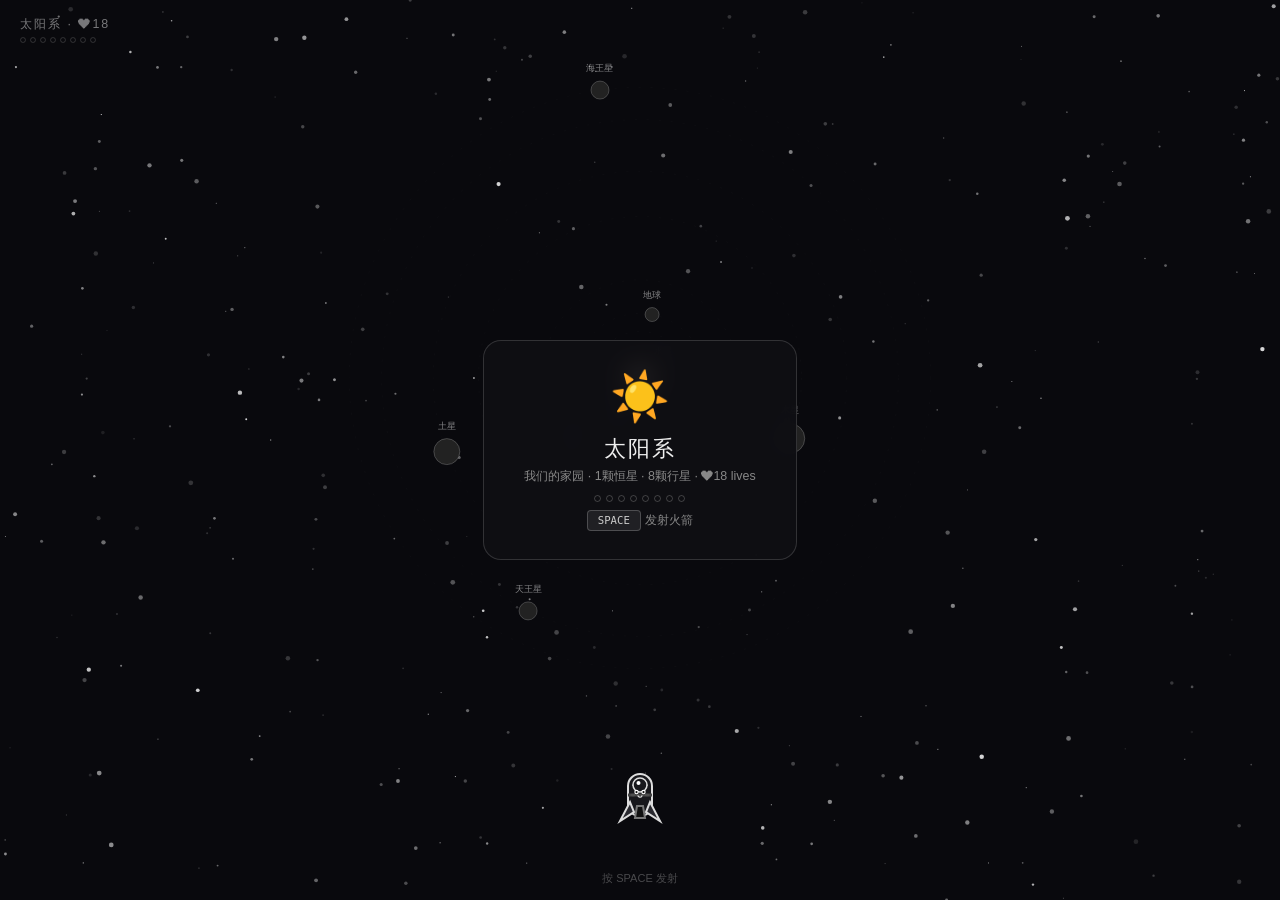
==== commit f81fb03d: "🎮 Hard mode: 10 galaxies, lives system, faster rocket - Expanded to 10 real star systems (added Kepl" ====
--- a/index.html
+++ b/index.html
@@ -130,6 +130,69 @@
       { name:'TRAPPIST-1g', emoji:'🪐', dist:1.10, period:2.00, size:7, temp:'cool', info:'TRAPPIST-1g是系统中最大的行星，质量约为地球的1.15倍。它位于宜居带的外边界附近，可能拥有一层较厚的大气层来保持表面温暖。如果它有足够的温室气体，表面温度可能允许液态水的存在。它与相邻行星之间有复杂的引力相互作用——这七颗行星的轨道周期形成了近乎精确的共振链，它们的引力相互影响，使系统保持了惊人的稳定。' },
       { name:'TRAPPIST-1h', emoji:'🪐', dist:1.40, period:3.00, size:4, temp:'cold', info:'TRAPPIST-1h是该系统最外层的行星，位于宜居带之外，是一个冰冻的世界。它的表面可能被冰层和冻结的二氧化碳覆盖，温度可能低至-100°C以下。尽管如此，如果它内部存在放射性元素衰变产生的热量，其冰层之下可能存在液态水。TRAPPIST-1h是这个非凡系统的边界标志——一个由七颗类地行星组成的、距离我们仅40光年的微型太阳系。它提示我们，宇宙中可能遍布着这样的行星系统。' },
     ]
+  },
+  {
+    name: 'Kepler-22', emoji: '🔭', desc: '首个确认的宜居带行星 · 距地球638光年',
+    planets: [
+      { name:'Kepler-22b', emoji:'🌍', dist:1.00, period:1.10, size:8, temp:'warm', info:'Kepler-22b是NASA开普勒任务确认的首颗位于类太阳恒星宜居带内的系外行星。它的半径约为地球的2.4倍，是一颗"超级地球"。虽然其确切组成尚不清楚（可能是岩石行星、海洋行星或气态行星），但其表面温度适中，约22°C——像地球春天的温度。这颗行星绕其主星运行一周约290天，与地球的轨道周期非常接近。Kepler-22b的发现标志着人类寻找"第二个地球"的旅程迈出了重要一步。' },
+      { name:'Kepler-22c', emoji:'🪐', dist:2.00, period:4.00, size:10, temp:'cool', info:'Kepler-22c是该系统的外层行星，一颗质量约为地球8倍的超级地球或迷你海王星。它距离主星较远，表面寒冷，可能拥有厚厚的大气层。天文学家认为它可能保留了大量的原始氢氦大气，类似于我们太阳系中的冰巨星。它的存在表明Kepler-22系统可能比最初发现的更为复杂。' },
+      { name:'Kepler-22d', emoji:'🪐', dist:3.20, period:8.00, size:12, temp:'cold', info:'Kepler-22d是系统的外缘行星，一颗冰封的世界。它的轨道距离主星很远，接收到的光照极少，表面温度可能低至-170°C。科学家推测它可能类似于太阳系中的冥王星——一个由岩石和冰组成的寒冷天体。如果它拥有卫星，这些卫星的内部可能通过潮汐加热维持液态海洋。' },
+    ]
+  },
+  {
+    name: 'Gliese 581', emoji: '⭐', desc: '著名的红矮星系统 · 距地球20光年',
+    planets: [
+      { name:'Gliese 581b', emoji:'🪐', dist:0.30, period:0.30, size:8, temp:'hot', info:'Gliese 581b是一颗质量约为地球16倍的热海王星，非常靠近其主星。它的表面温度极高，不可能存在液态水。这颗行星虽然不适宜生命，但它的发现开启了Gliese 581系统的探索之门，随后天文学家又在该系统中发现了多颗行星。' },
+      { name:'Gliese 581c', emoji:'🪐', dist:0.60, period:0.70, size:5, temp:'warm', info:'Gliese 581c曾被誉为"第一颗可能宜居的系外行星"，虽然后续研究表明它可能太热而无法维持液态水。它的质量约为地球的5倍，是一颗岩石超级地球。尽管宜居性存疑，它的发现激发了人们对系外行星宜居性的广泛讨论和研究。' },
+      { name:'Gliese 581d', emoji:'🪐', dist:1.20, period:2.00, size:6, temp:'cool', info:'Gliese 581d位于该系统的宜居带外边缘，质量约为地球的7倍。早期研究曾认为它可能过于寒冷，但后来的气候模型表明，如果有足够的温室气体，它的表面可能维持液态水。这颗行星的命运——是否真正宜居——仍然是天文学界争论的话题。' },
+      { name:'Gliese 581e', emoji:'🪐', dist:0.90, period:1.50, size:4, temp:'warm', info:'Gliese 581e是该系统中质量最小的行星，仅约地球的1.7倍。它非常靠近宜居带的内边缘，表面可能存在极端的气候条件。这颗小质量行星的发现表明，红矮星周围可以形成低质量的岩石行星，这对于寻找类地行星具有重大意义。' },
+    ]
+  },
+  {
+    name: 'HD 10180', emoji: '💫', desc: '最丰富的系外行星系统之一 · 距地球127光年',
+    planets: [
+      { name:'HD 10180c', emoji:'🪐', dist:0.30, period:0.30, size:8, temp:'hot', info:'HD 10180c是一颗热海王星，质量约为地球的13倍。它在极近的轨道上绕其主星运行，表面温度极高。这颗行星是HD 10180系统中已确认的六颗行星之一，该系统是已知拥有最多行星的系外行星系统之一。' },
+      { name:'HD 10180d', emoji:'🪐', dist:0.60, period:0.70, size:7, temp:'hot', info:'HD 10180d质量约为地球的12倍，位于系统的内部区域。虽然温度很高，但它的密度暗示它可能是一颗岩石核心加厚大气层的行星。这个系统紧凑的架构表明，行星形成过程可以在相对狭小的空间内创造多个天体。' },
+      { name:'HD 10180e', emoji:'🪐', dist:1.10, period:1.20, size:6, temp:'warm', info:'HD 10180e质量约为地球的13倍，轨道周期接近地球的一年。虽然它可能不是类地岩石行星，但它的轨道位置使它成为研究系外行星大气层的理想候选对象。这个行星系统的复杂性挑战了早期的行星形成理论。' },
+      { name:'HD 10180f', emoji:'🪐', dist:1.80, period:2.30, size:5, temp:'cool', info:'HD 10180f位于系统的中部区域，质量适中，可能保持了一层薄薄的原始大气。它的轨道非常稳定，得益于系统中其他行星的引力共振。研究这个系统帮助天文学家理解了多行星系统的长期稳定性。' },
+      { name:'HD 10180g', emoji:'🪐', dist:2.50, period:3.50, size:9, temp:'cool', info:'HD 10180g是一颗气态行星，质量约为地球的24倍——相当于海王星的大小。它位于系统的外缘，表面可能非常寒冷。作为距离主星最远的已确认行星，它定义了HD 10180系统的边界。' },
+      { name:'HD 10180h', emoji:'🪐', dist:3.50, period:8.00, size:10, temp:'cold', info:'HD 10180h是该系统最外层的行星，一颗冰巨星。它的轨道周期约为2200天，距离主星非常遥远。这颗行星的发现进一步证明了HD 10180系统是宇宙中最多样化的行星系统之一。' },
+    ]
+  },
+  {
+    name: 'Kepler-90', emoji: '🔭', desc: '类似太阳系的八行星系统 · 距地球2545光年',
+    planets: [
+      { name:'Kepler-90b', emoji:'🪐', dist:0.25, period:0.25, size:5, temp:'hot', info:'Kepler-90b是该系统中最靠近主星的行星，轨道周期仅约7天。它的表面温度极高，是一颗岩石超级地球。Kepler-90系统因其八颗行星的排列与太阳系惊人地相似而闻名。' },
+      { name:'Kepler-90c', emoji:'🪐', dist:0.45, period:0.50, size:6, temp:'hot', info:'Kepler-90c是该系统中第二颗行星，轨道周期约9天。它比地球大约30%，是一颗炽热的岩石行星。整个Kepler-90系统的紧凑结构使所有八颗行星的轨道都比地球绕太阳的轨道更靠近主星。' },
+      { name:'Kepler-90d', emoji:'🪐', dist:0.70, period:1.00, size:7, temp:'warm', info:'Kepler-90d约地球大小的1.5倍，位于这个紧凑系统的中间区域。虽然可能过于温暖，但它处在系统内宜居带讨论的中心。Kepler-90系统中所有行星的发现使用了谷歌的机器学习算法分析开普勒数据——这是AI在天文学中应用的开创性案例。' },
+      { name:'Kepler-90e', emoji:'🪐', dist:1.20, period:2.00, size:8, temp:'cool', info:'Kepler-90e是一颗类似海王星大小的气态行星。它的轨道周期约92天，位于系统内一个稀疏的区域。这颗行星的存在导致了系统中其他行星引力共振的复杂相互作用。' },
+      { name:'Kepler-90f', emoji:'🪐', dist:1.80, period:3.50, size:7, temp:'cool', info:'Kepler-90f位于系统的中部区域，可能是一颗冰冷的气态行星。它的轨道距离主星比水星到太阳还近，但因为主星温度较低，它的表面可能仍然足够寒冷以维持冰层。' },
+      { name:'Kepler-90g', emoji:'🪐', dist:2.50, period:5.00, size:10, temp:'cold', info:'Kepler-90g是该系统中较大的行星之一，质量约地球的15倍。它的轨道周期约210天，位于系统的外缘区域。这颗行星的引力影响着整个系统的长期动力学稳定性。' },
+      { name:'Kepler-90h', emoji:'🪐', dist:3.20, period:8.00, size:11, temp:'cold', info:'Kepler-90h是该系统中最远的行星，一颗类似木星大小的气态巨星。它的轨道周期约332天——几乎与地球的一年相当。这颗行星的发现由谷歌AI算法确认，标志着人工智能首次被用于发现系外行星。AI辅助发现的这颗行星，是人类与机器协作探索宇宙的里程碑。' },
+    ]
+  },
+  {
+    name: 'TOI-700', emoji: '🌟', desc: '拥有类地宜居行星 · 距地球101光年',
+    planets: [
+      { name:'TOI-700b', emoji:'🪐', dist:0.30, period:0.30, size:5, temp:'hot', info:'TOI-700b是该系统中最内层的岩石行星，几乎与地球大小相同。由于距离主星非常近，它被潮汐锁定，表面温度很高。它的发现来自NASA的TESS任务，该任务专门搜索近距离的系外行星。' },
+      { name:'TOI-700c', emoji:'🪐', dist:0.60, period:0.70, size:8, temp:'warm', info:'TOI-700c是一颗介于地球和海王星之间的行星，大小约为地球的2.6倍。它可能拥有稠密的大气层。这颗行星虽然不在宜居带内，但为了解TOI-700系统的整体架构提供了关键信息。' },
+      { name:'TOI-700d', emoji:'🌍', dist:1.00, period:1.00, size:6, temp:'warm', info:'TOI-700d是该系统的宝石——一颗位于宜居带内的类地行星。它接收到的能量约为地球从太阳接收能量的86%，表面温度可能允许液态水的存在。科学家们正在积极研究它的大气层，寻找可能的生命迹象。这颗行星距离我们仅101光年，是未来星际探测任务的重要候选目标。' },
+      { name:'TOI-700e', emoji:'🪐', dist:1.40, period:2.00, size:5, temp:'cool', info:'TOI-700e是2023年最新确认的成员，位于宜居带的内边缘。它与地球大小相近，质量约为地球的0.95倍。这颗行星的发现进一步证明了TOI-700是一个极度珍贵的系统——拥有两颗位于或接近宜居带的类地行星。' },
+    ]
+  },
+  {
+    name: 'K2-18', emoji: '🌊', desc: '大气含水的超级地球 · 距地球124光年',
+    planets: [
+      { name:'K2-18b', emoji:'🪐', dist:0.60, period:0.60, size:9, temp:'warm', info:'K2-18b是一颗超级地球，大小约为地球的2.6倍，质量约为8.6倍。2019年，天文学家在其大气中检测到了水蒸气——这是人类首次在宜居带系外行星的大气中发现水。更令人振奋的是，后续观测还发现了二甲基硫醚的迹象，这种物质在地球上主要由海洋生物产生。K2-18b可能是一个水世界，表面被广阔的海洋覆盖。它是目前已知最有可能存在外星生命的行星之一。' },
+      { name:'K2-18c', emoji:'🪐', dist:1.40, period:2.50, size:6, temp:'cool', info:'K2-18c是K2-18系统中较远的行星，一颗质量约为地球5.6倍的迷你海王星或岩石超级地球。它的轨道周期约33天，距离主星适中。虽然不在宜居带核心区域，但科学家们仍在密切研究它的组成和大气特征，以了解K2-18系统的整体演化历史。' },
+    ]
+  },
+  {
+    name: 'LHS 1140', emoji: '🌍', desc: '最有望的宜居岩石行星 · 距地球41光年',
+    planets: [
+      { name:'LHS 1140b', emoji:'🌍', dist:0.80, period:0.80, size:6, temp:'warm', info:'LHS 1140b是一颗岩石超级地球，大小约为地球的1.4倍，质量高达6.6倍——这确认了它是一颗致密的岩石行星而非气态行星。它位于其主星的宜居带内，接收到的恒星能量适中。韦伯太空望远镜的观测表明，它可能拥有一个主要由氮气组成的大气层，类似于地球。它的大气可能含有水蒸气和二氧化碳的迹象，令它成为太阳系外搜寻生命最有希望的目标之一。它的主星LHS 1140是一颗安静的M矮星，不像其他红矮星那样剧烈活动，这给了它的行星一个相对温和的环境。' },
+      { name:'LHS 1140c', emoji:'🪐', dist:1.60, period:2.50, size:5, temp:'cool', info:'LHS 1140c是一颗位于系统外缘的较小行星。它的质量约为地球的1.8倍，轨道周期约14天。虽然它可能过于寒冷而不宜生存，但它的存在表明LHS 1140是一个多行星系统，进一步的研究可能揭示更多关于这颗主星周围行星形成的信息。' },
+    ]
   }
 ];
 
@@ -191,6 +254,8 @@
 let warpP = 0;
 let hudAlpha = 3;
 let dockCooldown = 0;
+let lives = 0;
+let maxLives = 0;
 
 // ─── DOM ───
 const startScreen = document.getElementById('startScreen');
@@ -270,6 +335,9 @@
   targetPlanetIdx = findNextTarget();
   collected = [];
   shownQuotes.clear();
+  // Lives = planets count + (10 - galaxyIdx)
+  maxLives = planets.length + (10 - sysIdx);
+  lives = maxLives;
   updateHUD();
   updateStartScreen();
 
@@ -285,7 +353,7 @@
 }
 
 function updateHUD() {
-  hudNameEl.textContent = systemData.name;
+  hudNameEl.textContent = systemData.name + ' · ❤' + lives;
   let html = '';
   for (let i = 0; i < planets.length; i++) {
     html += `<span class="ld${collected.includes(i) ? ' on' : ''}"></span>`;
@@ -296,7 +364,7 @@
 function updateStartScreen() {
   sysNameEl.textContent = systemData.name;
   sysEmojiEl.textContent = systemData.emoji;
-  sysDescEl.textContent = systemData.desc;
+  sysDescEl.textContent = systemData.desc + ' · ❤' + lives + ' lives';
   let dots = '';
   for (let i = 0; i < planets.length; i++) {
     dots += `<span class="pdot${collected.includes(i) ? ' done' : ''}"></span>`;
@@ -325,7 +393,8 @@
 function launch() {
   state = S.PLAY;
   startScreen.classList.add('hidden');
-  rocket.speed = 80;
+  toast.classList.remove('show');
+  rocket.speed = 130;
   rocket.angle = -Math.PI / 2;
   rocket.docking = false;
   rocket.x = W / 2;
@@ -333,13 +402,50 @@
   rocket.px = rocket.x;
   rocket.py = rocket.y;
   hudAlpha = 3;
+  lives = maxLives;
+  updateHUD();
 }
 function respawn() {
+  lives--;
+  updateHUD();
+  if (lives <= 0) {
+    failGalaxy();
+    return;
+  }
   rocket.x = W / 2;
   rocket.y = H * 0.88;
-  rocket.speed = 80;
+  rocket.speed = 130;
   rocket.angle = -Math.PI / 2;
   rocket.docking = false;
+  rocket.px = rocket.x;
+  rocket.py = rocket.y;
+}
+
+function failGalaxy() {
+  if (sysIdx === 0) {
+    // First galaxy: restart from beginning
+    sysIdx = 0;
+    loadSystem();
+    // Show failure toast
+    document.getElementById('tQuote').textContent = '"失败是成功之母。每一次坠落，都是为更高的飞翔做准备。"';
+    document.getElementById('tAuthor').textContent = '— 重启中...';
+    document.getElementById('tPlanetHeader').textContent = '';
+    document.getElementById('tPlanetInfo').textContent = '';
+    document.getElementById('tPlanetVisual').textContent = '';
+    toast.classList.add('show');
+    state = S.START;
+    return;
+  }
+  // Later galaxies: fall back to previous galaxy
+  sysIdx--;
+  loadSystem();
+  document.getElementById('tQuote').textContent = '"你的征程尚未结束。回到上一个星系，重新点亮那些熄灭的星光。"';
+  document.getElementById('tAuthor').textContent = '— 回退至 ' + SOLAR_SYSTEMS[sysIdx].name;
+  document.getElementById('tPlanetHeader').textContent = '';
+  document.getElementById('tPlanetInfo').textContent = '';
+  document.getElementById('tPlanetVisual').textContent = '';
+  toast.classList.add('show');
+  state = S.START;
 }
 
 // ─── Resume after dock (triggered by arrow key) ───
@@ -353,7 +459,7 @@
   }
   // One press: dismiss card and resume flying
   state = S.PLAY;
-  rocket.speed = 80;
+  rocket.speed = 130;
   rocket.angle = -Math.PI / 2;
   rocket.docking = false;
   rocket.px = rocket.x;
@@ -432,7 +538,7 @@
 function showComplete() {
   sysEmojiEl.textContent = '🚀';
   sysNameEl.textContent = systemData.name + ' ✓';
-  sysDescEl.textContent = '所有行星已点亮 · 自然选择号就绪';
+  sysDescEl.textContent = '所有行星已点亮 · 剩余❤' + lives + ' · 自然选择号就绪';
   const nextSys = SOLAR_SYSTEMS[(sysIdx + 1) % SOLAR_SYSTEMS.length];
   document.querySelector('.start-card p:last-child').innerHTML = `<kbd>SPACE</kbd> <span style="color:#888;font-size:0.78rem">启程前往 ${nextSys.name}</span>`;
   updateStartScreen();
@@ -460,12 +566,12 @@
     rocket.px = rocket.x;
     rocket.py = rocket.y;
 
-    // Controls
-    if (keys['ArrowUp']) rocket.speed = Math.min(rocket.speed + 180 * dt, 360);
-    if (keys['ArrowDown']) rocket.speed = Math.max(rocket.speed - 200 * dt, 25);
-    if (keys['ArrowLeft']) rocket.angle -= 3.2 * dt;
-    if (keys['ArrowRight']) rocket.angle += 3.2 * dt;
-    rocket.angle = Math.max(-Math.PI * 0.88, Math.min(-Math.PI * 0.12, rocket.angle));
+    // Controls - faster and harder
+    if (keys['ArrowUp']) rocket.speed = Math.min(rocket.speed + 250 * dt, 450);
+    if (keys['ArrowDown']) rocket.speed = Math.max(rocket.speed - 280 * dt, 30);
+    if (keys['ArrowLeft']) rocket.angle -= 3.8 * dt;
+    if (keys['ArrowRight']) rocket.angle += 3.8 * dt;
+    rocket.angle = Math.max(-Math.PI * 0.85, Math.min(-Math.PI * 0.15, rocket.angle));
 
     rocket.x += Math.cos(rocket.angle) * rocket.speed * dt;
     rocket.y += Math.sin(rocket.angle) * rocket.speed * dt;
@@ -571,7 +677,8 @@
     ctx.fillStyle = `rgba(180,180,180,${Math.min(hudAlpha*0.35,0.45)})`;
     ctx.font = '11px "PingFang SC","Microsoft YaHei",sans-serif';
     ctx.textAlign = 'center';
-    ctx.fillText('↑↓ speed  ←→ steer  R reset', W/2, H-18);
+    const livesStr = lives <= 3 ? ' ⚠' + lives + '⚠' : ' ❤' + lives;
+    ctx.fillText('↑↓ speed  ←→ steer  R reset' + livesStr, W/2, H-18);
   }
   if (state === S.START) {
     const pulse = 0.5+0.5*Math.sin(time*2);
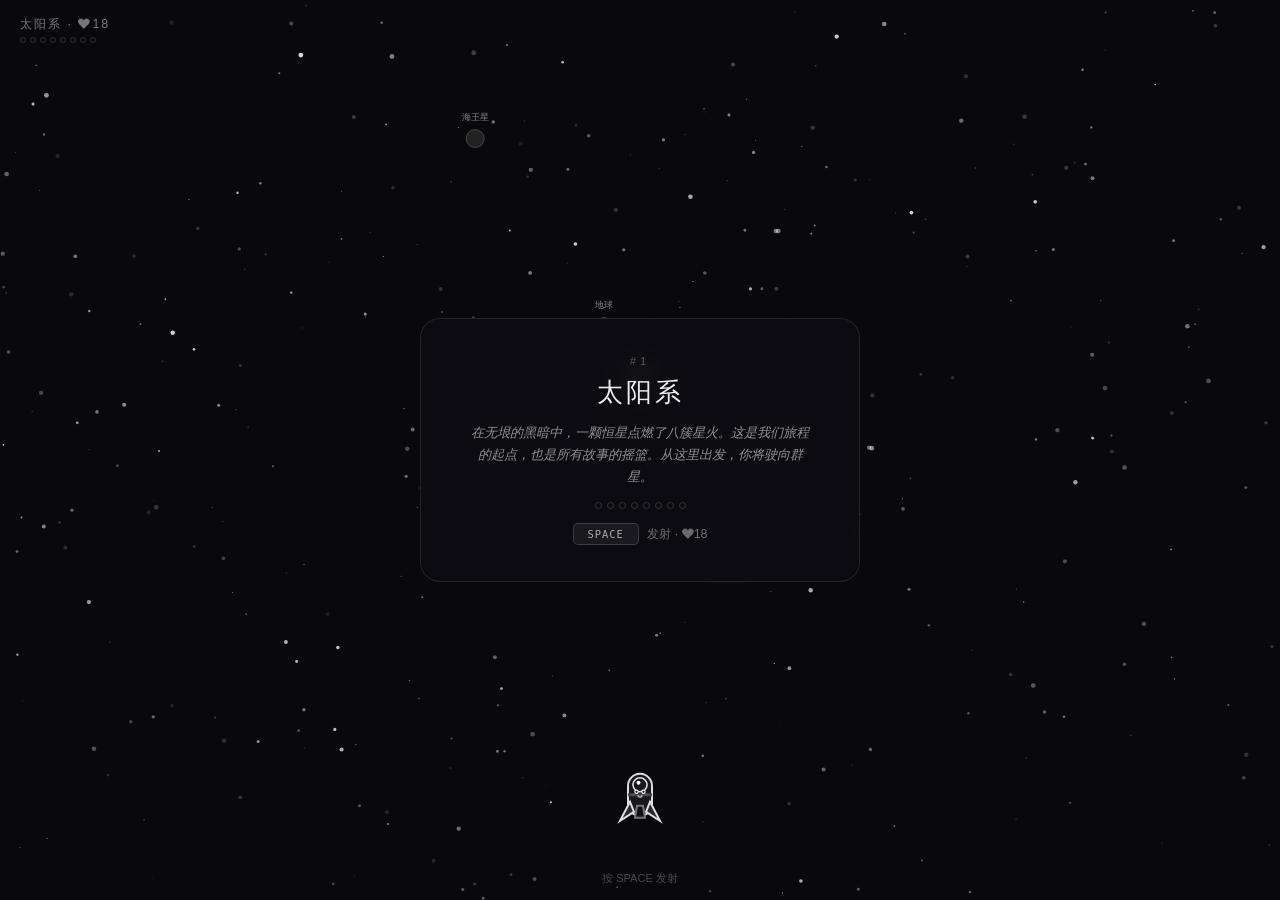
==== commit c97aeec0: "✨ Poetic galaxy intros, elegant UI, one-way speed - All 10 galaxy descriptions rewritten as poetic, " ====
--- a/index.html
+++ b/index.html
@@ -12,14 +12,16 @@
 
 .start-overlay{position:absolute;top:0;left:0;width:100%;height:100%;display:flex;align-items:center;justify-content:center;pointer-events:auto;z-index:20;transition:opacity 0.35s}
 .start-overlay.hidden{opacity:0;pointer-events:none}
-.start-card{background:rgba(15,15,20,0.95);border:1.5px solid rgba(255,255,255,0.15);border-radius:18px;padding:28px 40px;text-align:center;max-width:400px;backdrop-filter:blur(10px)}
-.start-card .emoji{font-size:3rem;display:block;margin-bottom:8px}
-.start-card h1{font-size:1.4rem;color:#eee;margin-bottom:4px;letter-spacing:2px;font-weight:400}
-.start-card .sub{font-size:0.78rem;color:#888;margin-bottom:10px;line-height:1.4}
-.start-card .progress-row{display:flex;gap:5px;justify-content:center;margin:8px 0}
-.start-card .pdot{width:7px;height:7px;border-radius:50%;border:1px solid rgba(255,255,255,0.2);transition:all 0.4s}
-.start-card .pdot.done{background:#ffd700;border-color:#ffd700;box-shadow:0 0 6px rgba(255,215,0,0.6)}
-.start-card kbd{display:inline-block;padding:3px 10px;background:rgba(255,255,255,0.08);color:#ccc;border:1px solid rgba(255,255,255,0.2);border-radius:4px;font-size:0.82em}
+.start-card{background:rgba(12,12,18,0.96);border:1px solid rgba(255,255,255,0.1);border-radius:20px;padding:36px 44px;text-align:center;max-width:440px;backdrop-filter:blur(12px)}
+.start-card .galaxy-num{font-size:0.7rem;color:rgba(255,255,255,0.3);letter-spacing:4px;text-transform:uppercase;margin-bottom:8px}
+.start-card h1{font-size:1.6rem;color:#eee;margin-bottom:12px;letter-spacing:3px;font-weight:300}
+.start-card .galaxy-desc{font-size:0.82rem;color:rgba(255,255,255,0.55);line-height:1.7;margin-bottom:14px;font-style:italic}
+.start-card .progress-row{display:flex;gap:5px;justify-content:center;margin:10px 0}
+.start-card .pdot{width:7px;height:7px;border-radius:50%;border:1px solid rgba(255,255,255,0.15);transition:all 0.4s}
+.start-card .pdot.done{background:#ffd700;border-color:#ffd700;box-shadow:0 0 8px rgba(255,215,0,0.5)}
+.start-card .launch-hint{margin-top:14px}
+.start-card kbd{display:inline-block;padding:4px 14px;background:rgba(255,255,255,0.06);color:#aaa;border:1px solid rgba(255,255,255,0.15);border-radius:5px;font-size:0.8em;letter-spacing:1px}
+.start-card .launch-hint span{color:rgba(255,255,255,0.4);font-size:0.78rem;margin-left:4px}
 
 .toast{position:fixed;top:50%;left:50%;transform:translate(-50%,-50%);pointer-events:none;z-index:40;opacity:0;transition:all 0.5s}
 .toast.show{opacity:1}
@@ -56,11 +58,11 @@
 <div id="ui">
   <div class="start-overlay" id="startScreen">
     <div class="start-card">
-      <span class="emoji" id="sysEmoji">☀️</span>
+      <p class="galaxy-num" id="galaxyNum">#1</p>
       <h1 id="sysName">太阳系</h1>
-      <p class="sub" id="sysDesc">我们的家园 · 8颗行星</p>
+      <p class="galaxy-desc" id="sysDesc">在无垠的黑暗中，一颗恒星点燃了八簇星火。</p>
       <div class="progress-row" id="progressDots"></div>
-      <p style="margin-top:8px"><kbd>SPACE</kbd> <span style="color:#888;font-size:0.78rem">发射火箭</span></p>
+      <p class="launch-hint"><kbd>SPACE</kbd> <span>发射</span></p>
     </div>
   </div>
 
@@ -97,7 +99,7 @@
 // ─── Solar Systems with rich planet data ───
 const SOLAR_SYSTEMS = [
   {
-    name: '太阳系', emoji: '☀️', desc: '我们的家园 · 1颗恒星 · 8颗行星',
+    name: '太阳系', emoji:'☀️', desc: '在无垠的黑暗中，一颗恒星点燃了八簇星火。这是我们旅程的起点，也是所有故事的摇篮。从这里出发，你将驶向群星。',
     planets: [
       { name:'水星', emoji:'☿', dist:0.39, period:0.24, size:5, temp:'hot', info:'水星是太阳系中最小的行星，也是距离太阳最近的行星。它的表面布满了撞击坑，看起来很像月球。由于没有大气层保护，水星表面昼夜温差极为剧烈——白天可达430°C，夜晚则骤降至-180°C。水星绕太阳一周仅需88天，但自转一周却需要59天。有趣的是，水星每自转三圈恰好绕太阳两圈，形成了一种独特的3:2轨道共振。NASA的信使号探测器曾绕水星飞行四年，发现水星极地陨石坑深处可能存在水冰。' },
       { name:'金星', emoji:'♀', dist:0.72, period:0.62, size:7, temp:'hot', info:'金星是太阳系中最亮的行星，被称为"启明星"或"长庚星"。它的大小和质量与地球相近，常被称为地球的"姐妹行星"。金星被一层厚厚的二氧化碳大气包裹，表面大气压是地球的92倍，相当于地球海洋深处900米的压力。浓厚的温室效应使金星表面温度高达465°C——比最靠近太阳的水星还热。金星的自转方向与大多数行星相反（逆行自转），也就是说在金星上太阳从西边升起。前苏联的金星探测器曾成功着陆并传回了金星表面的图像，但只坚持了不到两小时就被高温和高压摧毁。' },
@@ -110,7 +112,7 @@
     ]
   },
   {
-    name: '比邻星系', emoji: '⭐', desc: '距地球4.2光年 · 三星系统',
+    name: '比邻星系', emoji:'⭐', desc: '四光年的距离，在宇宙的尺度上只是一步之遥。三颗恒星在引力中舞蹈，行星在暗处低语——也许，那里也有眼睛在回望我们。',
     planets: [
       { name:'比邻b', emoji:'🪐', dist:0.35, period:0.30, size:5, temp:'warm', info:'比邻星b是一颗位于比邻星宜居带内的类地行星，质量约为地球的1.2倍。它距离我们仅4.2光年，是已知距离地球最近的系外行星。比邻星b绕其主星运行一周仅需11.2天，但由于比邻星是一颗红矮星，辐射出的能量远小于太阳，因此比邻星b的表面温度可能刚好适合液态水的存在。不过，红矮星频繁的耀斑活动可能已经剥离了行星的大气层，这使得它的宜居性仍然存在争议。如果人类有朝一日能够向其他恒星系统发射探测器，比邻星b无疑将是首选目标。' },
       { name:'比邻c', emoji:'🪐', dist:0.65, period:0.70, size:6, temp:'cool', info:'比邻星c是一颗超级地球，质量约为地球的7倍，在距离比邻星约1.5天文单位的轨道上运行。这颗行星于2019年通过径向速度法发现，其轨道周期约为5.2年。由于距离主星较远，其表面温度极低，可能被冰层覆盖。比邻星c的发现表明，即使是距离我们最近的恒星系统，也可能拥有一个复杂的多行星架构。它的存在挑战了我们对红矮星周围行星形成的理论模型。' },
@@ -120,7 +122,7 @@
     ]
   },
   {
-    name: 'TRAPPIST-1', emoji: '💫', desc: '7颗类地行星 · 距地球40光年',
+    name: 'TRAPPIST-1', emoji:'💫', desc: '四十光年外，七颗地球的姐妹在暗红太阳的注视下旋转。它们靠得如此之近，以至于站在一颗上，可以看见邻星在天空中缓缓升起——如同巨大的月亮，讲述着近在咫尺却永不相触的故事。',
     planets: [
       { name:'TRAPPIST-1b', emoji:'🪐', dist:0.25, period:0.25, size:5, temp:'hot', info:'TRAPPIST-1b是该系统最内层的岩石行星，被潮汐锁定——总是一面永远朝向它的恒星。这种锁定意味着它的一面是永恒的炽热白昼，另一面则是永夜。虽然其密度与地球相近，但其表面温度极高，不太可能适宜生命存在。科学家通过韦伯太空望远镜的观测发现，这颗行星很可能没有大气层，表面类似于水星——只是一个裸露的岩石球体。' },
       { name:'TRAPPIST-1c', emoji:'🪐', dist:0.40, period:0.50, size:5, temp:'hot', info:'TRAPPIST-1c的密度与地球非常相似，这暗示它可能拥有类似的岩石组成。科学家曾猜测它可能有一个稠密的二氧化碳大气层，但韦伯望远镜的最新观测表明它可能也是裸露的岩石行星。即使没有大气层，它的存在仍然具有重大意义——它证明了小型红矮星周围可以形成与地球密度相似的岩石行星，这对于寻找类地行星来说是一个重要的发现。' },
@@ -132,7 +134,7 @@
     ]
   },
   {
-    name: 'Kepler-22', emoji: '🔭', desc: '首个确认的宜居带行星 · 距地球638光年',
+    name: 'Kepler-22', emoji:'🔭', desc: '六百三十八光年外，一颗行星静静地漂浮在黄金地带。开普勒的凝视穿越了时空，捕捉到了它微弱的身影。它像一面遥远的镜子，映照出地球可能的模样——孤独，却充满希望。',
     planets: [
       { name:'Kepler-22b', emoji:'🌍', dist:1.00, period:1.10, size:8, temp:'warm', info:'Kepler-22b是NASA开普勒任务确认的首颗位于类太阳恒星宜居带内的系外行星。它的半径约为地球的2.4倍，是一颗"超级地球"。虽然其确切组成尚不清楚（可能是岩石行星、海洋行星或气态行星），但其表面温度适中，约22°C——像地球春天的温度。这颗行星绕其主星运行一周约290天，与地球的轨道周期非常接近。Kepler-22b的发现标志着人类寻找"第二个地球"的旅程迈出了重要一步。' },
       { name:'Kepler-22c', emoji:'🪐', dist:2.00, period:4.00, size:10, temp:'cool', info:'Kepler-22c是该系统的外层行星，一颗质量约为地球8倍的超级地球或迷你海王星。它距离主星较远，表面寒冷，可能拥有厚厚的大气层。天文学家认为它可能保留了大量的原始氢氦大气，类似于我们太阳系中的冰巨星。它的存在表明Kepler-22系统可能比最初发现的更为复杂。' },
@@ -140,7 +142,7 @@
     ]
   },
   {
-    name: 'Gliese 581', emoji: '⭐', desc: '著名的红矮星系统 · 距地球20光年',
+    name: 'Gliese 581', emoji:'⭐', desc: '二十光年外的红矮星，用微弱的火焰温暖着它的行星家族。这里曾是人类寻找第二地球的最初希望，争议与梦想交织——科学在怀疑中前行，而星辰依旧沉默地燃烧。',
     planets: [
       { name:'Gliese 581b', emoji:'🪐', dist:0.30, period:0.30, size:8, temp:'hot', info:'Gliese 581b是一颗质量约为地球16倍的热海王星，非常靠近其主星。它的表面温度极高，不可能存在液态水。这颗行星虽然不适宜生命，但它的发现开启了Gliese 581系统的探索之门，随后天文学家又在该系统中发现了多颗行星。' },
       { name:'Gliese 581c', emoji:'🪐', dist:0.60, period:0.70, size:5, temp:'warm', info:'Gliese 581c曾被誉为"第一颗可能宜居的系外行星"，虽然后续研究表明它可能太热而无法维持液态水。它的质量约为地球的5倍，是一颗岩石超级地球。尽管宜居性存疑，它的发现激发了人们对系外行星宜居性的广泛讨论和研究。' },
@@ -149,7 +151,7 @@
     ]
   },
   {
-    name: 'HD 10180', emoji: '💫', desc: '最丰富的系外行星系统之一 · 距地球127光年',
+    name: 'HD 10180', emoji:'💫', desc: '一百二十七光年外，六颗行星在引力编织的精密网络中运转。这是宇宙赠予我们最丰饶的行星系统之一——仿佛大自然在说：看，恒星孕育行星，不是偶然，而是常态。',
     planets: [
       { name:'HD 10180c', emoji:'🪐', dist:0.30, period:0.30, size:8, temp:'hot', info:'HD 10180c是一颗热海王星，质量约为地球的13倍。它在极近的轨道上绕其主星运行，表面温度极高。这颗行星是HD 10180系统中已确认的六颗行星之一，该系统是已知拥有最多行星的系外行星系统之一。' },
       { name:'HD 10180d', emoji:'🪐', dist:0.60, period:0.70, size:7, temp:'hot', info:'HD 10180d质量约为地球的12倍，位于系统的内部区域。虽然温度很高，但它的密度暗示它可能是一颗岩石核心加厚大气层的行星。这个系统紧凑的架构表明，行星形成过程可以在相对狭小的空间内创造多个天体。' },
@@ -160,7 +162,7 @@
     ]
   },
   {
-    name: 'Kepler-90', emoji: '🔭', desc: '类似太阳系的八行星系统 · 距地球2545光年',
+    name: 'Kepler-90', emoji:'🔭', desc: '两千五百光年外，八颗行星排列成与太阳系惊人相似的图谱。而发现最后一颗的，不是人类的眼睛，而是机器——AI在数据海洋中捕捉到了一颗新世界。这是人类与机器共同书写的星图。',
     planets: [
       { name:'Kepler-90b', emoji:'🪐', dist:0.25, period:0.25, size:5, temp:'hot', info:'Kepler-90b是该系统中最靠近主星的行星，轨道周期仅约7天。它的表面温度极高，是一颗岩石超级地球。Kepler-90系统因其八颗行星的排列与太阳系惊人地相似而闻名。' },
       { name:'Kepler-90c', emoji:'🪐', dist:0.45, period:0.50, size:6, temp:'hot', info:'Kepler-90c是该系统中第二颗行星，轨道周期约9天。它比地球大约30%，是一颗炽热的岩石行星。整个Kepler-90系统的紧凑结构使所有八颗行星的轨道都比地球绕太阳的轨道更靠近主星。' },
@@ -172,7 +174,7 @@
     ]
   },
   {
-    name: 'TOI-700', emoji: '🌟', desc: '拥有类地宜居行星 · 距地球101光年',
+    name: 'TOI-700', emoji:'🌟', desc: '一百零一光年外，TESS卫星发现了一颗温和的恒星与它的四颗行星。其中最珍贵的两颗，落在生命可能存在的温度区间——宇宙中，也许还有另一个蓝色的黎明。',
     planets: [
       { name:'TOI-700b', emoji:'🪐', dist:0.30, period:0.30, size:5, temp:'hot', info:'TOI-700b是该系统中最内层的岩石行星，几乎与地球大小相同。由于距离主星非常近，它被潮汐锁定，表面温度很高。它的发现来自NASA的TESS任务，该任务专门搜索近距离的系外行星。' },
       { name:'TOI-700c', emoji:'🪐', dist:0.60, period:0.70, size:8, temp:'warm', info:'TOI-700c是一颗介于地球和海王星之间的行星，大小约为地球的2.6倍。它可能拥有稠密的大气层。这颗行星虽然不在宜居带内，但为了解TOI-700系统的整体架构提供了关键信息。' },
@@ -181,14 +183,14 @@
     ]
   },
   {
-    name: 'K2-18', emoji: '🌊', desc: '大气含水的超级地球 · 距地球124光年',
+    name: 'K2-18', emoji:'🌊', desc: '一百二十四光年外，一颗海洋行星漂浮在星辰之间。它的大气中检测到了水蒸气——这是人类首次在宜居带行星上找到水的痕迹。也许在那无尽的海洋深处，有什么正在游动。',
     planets: [
       { name:'K2-18b', emoji:'🪐', dist:0.60, period:0.60, size:9, temp:'warm', info:'K2-18b是一颗超级地球，大小约为地球的2.6倍，质量约为8.6倍。2019年，天文学家在其大气中检测到了水蒸气——这是人类首次在宜居带系外行星的大气中发现水。更令人振奋的是，后续观测还发现了二甲基硫醚的迹象，这种物质在地球上主要由海洋生物产生。K2-18b可能是一个水世界，表面被广阔的海洋覆盖。它是目前已知最有可能存在外星生命的行星之一。' },
       { name:'K2-18c', emoji:'🪐', dist:1.40, period:2.50, size:6, temp:'cool', info:'K2-18c是K2-18系统中较远的行星，一颗质量约为地球5.6倍的迷你海王星或岩石超级地球。它的轨道周期约33天，距离主星适中。虽然不在宜居带核心区域，但科学家们仍在密切研究它的组成和大气特征，以了解K2-18系统的整体演化历史。' },
     ]
   },
   {
-    name: 'LHS 1140', emoji: '🌍', desc: '最有望的宜居岩石行星 · 距地球41光年',
+    name: 'LHS 1140', emoji:'🌍', desc: '四十一光年外，一颗致密的岩石行星在宁静的M矮星旁缓缓旋转。韦伯望远镜的凝视穿透了它的大气，发现了氮和可能的生命信号。这是宇宙给我们的最高奖赏——一个真正可能孕育生命的岩石世界，就在星际邻居的门槛上。',
     planets: [
       { name:'LHS 1140b', emoji:'🌍', dist:0.80, period:0.80, size:6, temp:'warm', info:'LHS 1140b是一颗岩石超级地球，大小约为地球的1.4倍，质量高达6.6倍——这确认了它是一颗致密的岩石行星而非气态行星。它位于其主星的宜居带内，接收到的恒星能量适中。韦伯太空望远镜的观测表明，它可能拥有一个主要由氮气组成的大气层，类似于地球。它的大气可能含有水蒸气和二氧化碳的迹象，令它成为太阳系外搜寻生命最有希望的目标之一。它的主星LHS 1140是一颗安静的M矮星，不像其他红矮星那样剧烈活动，这给了它的行星一个相对温和的环境。' },
       { name:'LHS 1140c', emoji:'🪐', dist:1.60, period:2.50, size:5, temp:'cool', info:'LHS 1140c是一颗位于系统外缘的较小行星。它的质量约为地球的1.8倍，轨道周期约14天。虽然它可能过于寒冷而不宜生存，但它的存在表明LHS 1140是一个多行星系统，进一步的研究可能揭示更多关于这颗主星周围行星形成的信息。' },
@@ -261,8 +263,8 @@
 const startScreen = document.getElementById('startScreen');
 const toast = document.getElementById('toast');
 const sysNameEl = document.getElementById('sysName');
-const sysEmojiEl = document.getElementById('sysEmoji');
 const sysDescEl = document.getElementById('sysDesc');
+const galaxyNumEl = document.getElementById('galaxyNum');
 const progressDotsEl = document.getElementById('progressDots');
 const hudNameEl = document.getElementById('hudName');
 const litDotsEl = document.getElementById('litDots');
@@ -363,8 +365,10 @@
 
 function updateStartScreen() {
   sysNameEl.textContent = systemData.name;
-  sysEmojiEl.textContent = systemData.emoji;
-  sysDescEl.textContent = systemData.desc + ' · ❤' + lives + ' lives';
+  galaxyNumEl.textContent = '#' + (sysIdx + 1);
+  sysDescEl.textContent = systemData.desc;
+  // Show lives in the launch hint
+  document.querySelector('.launch-hint span').textContent = '发射 · ❤' + lives;
   let dots = '';
   for (let i = 0; i < planets.length; i++) {
     dots += `<span class="pdot${collected.includes(i) ? ' done' : ''}"></span>`;
@@ -394,7 +398,7 @@
   state = S.PLAY;
   startScreen.classList.add('hidden');
   toast.classList.remove('show');
-  rocket.speed = 130;
+  rocket.speed = 80 + sysIdx * 15;
   rocket.angle = -Math.PI / 2;
   rocket.docking = false;
   rocket.x = W / 2;
@@ -414,7 +418,7 @@
   }
   rocket.x = W / 2;
   rocket.y = H * 0.88;
-  rocket.speed = 130;
+  rocket.speed = 80 + sysIdx * 15;
   rocket.angle = -Math.PI / 2;
   rocket.docking = false;
   rocket.px = rocket.x;
@@ -459,7 +463,7 @@
   }
   // One press: dismiss card and resume flying
   state = S.PLAY;
-  rocket.speed = 130;
+  rocket.speed = 80 + sysIdx * 15;
   rocket.angle = -Math.PI / 2;
   rocket.docking = false;
   rocket.px = rocket.x;
@@ -536,11 +540,11 @@
 
 // ─── Complete / Warp ───
 function showComplete() {
-  sysEmojiEl.textContent = '🚀';
   sysNameEl.textContent = systemData.name + ' ✓';
-  sysDescEl.textContent = '所有行星已点亮 · 剩余❤' + lives + ' · 自然选择号就绪';
+  galaxyNumEl.textContent = '#' + (sysIdx + 1);
+  sysDescEl.textContent = '所有行星已被点亮。自然选择号引擎就绪。';
   const nextSys = SOLAR_SYSTEMS[(sysIdx + 1) % SOLAR_SYSTEMS.length];
-  document.querySelector('.start-card p:last-child').innerHTML = `<kbd>SPACE</kbd> <span style="color:#888;font-size:0.78rem">启程前往 ${nextSys.name}</span>`;
+  document.querySelector('.launch-hint span').textContent = '启程 · ' + nextSys.name + ' · ❤' + lives;
   updateStartScreen();
   startScreen.classList.remove('hidden');
 }
@@ -566,12 +570,15 @@
     rocket.px = rocket.x;
     rocket.py = rocket.y;
 
-    // Controls - faster and harder
+    // Controls - speed only increases, base speed grows per galaxy
+    const minSpeed = 80 + sysIdx * 15; // galaxy 1: 80, galaxy 2: 95, ..., galaxy 10: 215
     if (keys['ArrowUp']) rocket.speed = Math.min(rocket.speed + 250 * dt, 450);
-    if (keys['ArrowDown']) rocket.speed = Math.max(rocket.speed - 280 * dt, 30);
+    // ArrowDown disabled — speed can only go up in this galaxy
     if (keys['ArrowLeft']) rocket.angle -= 3.8 * dt;
     if (keys['ArrowRight']) rocket.angle += 3.8 * dt;
     rocket.angle = Math.max(-Math.PI * 0.85, Math.min(-Math.PI * 0.15, rocket.angle));
+    // Maintain minimum speed for this galaxy
+    if (rocket.speed < minSpeed) rocket.speed = minSpeed;
 
     rocket.x += Math.cos(rocket.angle) * rocket.speed * dt;
     rocket.y += Math.sin(rocket.angle) * rocket.speed * dt;
@@ -678,7 +685,7 @@
     ctx.font = '11px "PingFang SC","Microsoft YaHei",sans-serif';
     ctx.textAlign = 'center';
     const livesStr = lives <= 3 ? ' ⚠' + lives + '⚠' : ' ❤' + lives;
-    ctx.fillText('↑↓ speed  ←→ steer  R reset' + livesStr, W/2, H-18);
+    ctx.fillText('↑ speed  ←→ steer  R reset' + livesStr, W/2, H-18);
   }
   if (state === S.START) {
     const pulse = 0.5+0.5*Math.sin(time*2);
@@ -913,9 +920,9 @@
     ctx.fillStyle = '#ddd';
     ctx.font = 'bold 16px "PingFang SC","Microsoft YaHei",sans-serif';
     ctx.textAlign = 'center';
-    ctx.fillText(ns.emoji+' '+ns.name, W/2, H/2-16);
-    ctx.fillStyle = '#999';
-    ctx.font = '12px "PingFang SC","Microsoft YaHei",sans-serif';
+    ctx.fillText(ns.name, W/2, H/2-16);
+    ctx.fillStyle = 'rgba(255,255,255,0.5)';
+    ctx.font = 'italic 12px "PingFang SC","Microsoft YaHei",sans-serif';
     ctx.fillText(ns.desc, W/2, H/2+16);
   }
 }
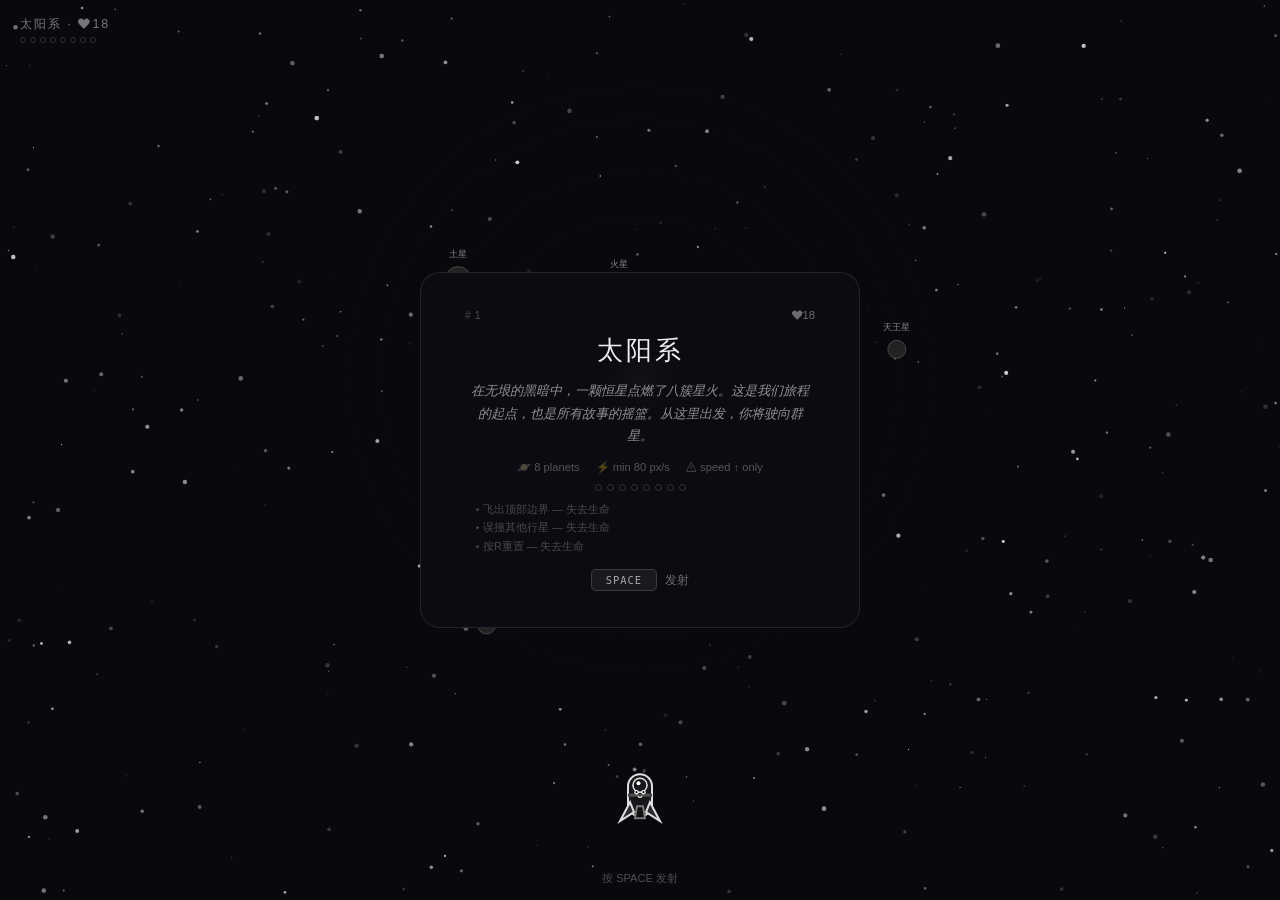
==== commit 1e6cad7c: "🎯 Failure conditions, beautiful intro card, one-way speed - Clear failure: fly off top edge = lose l" ====
--- a/index.html
+++ b/index.html
@@ -13,12 +13,17 @@
 .start-overlay{position:absolute;top:0;left:0;width:100%;height:100%;display:flex;align-items:center;justify-content:center;pointer-events:auto;z-index:20;transition:opacity 0.35s}
 .start-overlay.hidden{opacity:0;pointer-events:none}
 .start-card{background:rgba(12,12,18,0.96);border:1px solid rgba(255,255,255,0.1);border-radius:20px;padding:36px 44px;text-align:center;max-width:440px;backdrop-filter:blur(12px)}
-.start-card .galaxy-num{font-size:0.7rem;color:rgba(255,255,255,0.3);letter-spacing:4px;text-transform:uppercase;margin-bottom:8px}
 .start-card h1{font-size:1.6rem;color:#eee;margin-bottom:12px;letter-spacing:3px;font-weight:300}
 .start-card .galaxy-desc{font-size:0.82rem;color:rgba(255,255,255,0.55);line-height:1.7;margin-bottom:14px;font-style:italic}
 .start-card .progress-row{display:flex;gap:5px;justify-content:center;margin:10px 0}
 .start-card .pdot{width:7px;height:7px;border-radius:50%;border:1px solid rgba(255,255,255,0.15);transition:all 0.4s}
 .start-card .pdot.done{background:#ffd700;border-color:#ffd700;box-shadow:0 0 8px rgba(255,215,0,0.5)}
+.start-card .sc-top{display:flex;justify-content:space-between;align-items:center;margin-bottom:12px}
+.start-card .sc-num{font-size:0.65rem;color:rgba(255,255,255,0.25);letter-spacing:4px;text-transform:uppercase}
+.start-card .sc-lives{font-size:0.7rem;color:rgba(255,255,255,0.4)}
+.start-card .sc-stats{display:flex;gap:16px;justify-content:center;margin:10px 0;font-size:0.7rem;color:rgba(255,255,255,0.3)}
+.start-card .sc-rules{margin:10px 0;text-align:left;font-size:0.67rem;color:rgba(255,255,255,0.25);line-height:1.6;padding:0 10px}
+.start-card .sc-rules p{margin:1px 0}
 .start-card .launch-hint{margin-top:14px}
 .start-card kbd{display:inline-block;padding:4px 14px;background:rgba(255,255,255,0.06);color:#aaa;border:1px solid rgba(255,255,255,0.15);border-radius:5px;font-size:0.8em;letter-spacing:1px}
 .start-card .launch-hint span{color:rgba(255,255,255,0.4);font-size:0.78rem;margin-left:4px}
@@ -58,10 +63,23 @@
 <div id="ui">
   <div class="start-overlay" id="startScreen">
     <div class="start-card">
-      <p class="galaxy-num" id="galaxyNum">#1</p>
+      <div class="sc-top">
+        <span class="sc-num" id="galaxyNum">#1</span>
+        <span class="sc-lives" id="scLives">❤18</span>
+      </div>
       <h1 id="sysName">太阳系</h1>
-      <p class="galaxy-desc" id="sysDesc">在无垠的黑暗中，一颗恒星点燃了八簇星火。</p>
+      <p class="galaxy-desc" id="sysDesc">在无垠的黑暗中，一颗恒星点燃了八簇星火。这是我们旅程的起点，也是所有故事的摇篮。</p>
+      <div class="sc-stats" id="scStats">
+        <span>🪐 8 planets</span>
+        <span>⚡ min speed 80</span>
+        <span>⚠ R to reset</span>
+      </div>
       <div class="progress-row" id="progressDots"></div>
+      <div class="sc-rules">
+        <p>▸ 飞出顶部边界 — 失去生命</p>
+        <p>▸ 误撞其他行星 — 失去生命</p>
+        <p>▸ 按R重置 — 失去生命</p>
+      </div>
       <p class="launch-hint"><kbd>SPACE</kbd> <span>发射</span></p>
     </div>
   </div>
@@ -367,8 +385,14 @@
   sysNameEl.textContent = systemData.name;
   galaxyNumEl.textContent = '#' + (sysIdx + 1);
   sysDescEl.textContent = systemData.desc;
-  // Show lives in the launch hint
-  document.querySelector('.launch-hint span').textContent = '发射 · ❤' + lives;
+  document.getElementById('scLives').textContent = '❤' + lives;
+  // Stats line
+  document.getElementById('scStats').innerHTML = `
+    <span>🪐 ${planets.length} planets</span>
+    <span>⚡ min ${80 + sysIdx * 15} px/s</span>
+    <span>⚠ speed ↑ only</span>
+  `;
+  document.querySelector('.launch-hint span').textContent = '发射';
   let dots = '';
   for (let i = 0; i < planets.length; i++) {
     dots += `<span class="pdot${collected.includes(i) ? ' done' : ''}"></span>`;
@@ -409,13 +433,26 @@
   lives = maxLives;
   updateHUD();
 }
-function respawn() {
+function loseLife(reason) {
   lives--;
   updateHUD();
+  // Show brief reason
+  document.getElementById('tQuote').textContent = reason;
+  document.getElementById('tAuthor').textContent = '❤' + lives + ' 剩余';
+  document.getElementById('tPlanetHeader').textContent = '';
+  document.getElementById('tPlanetInfo').textContent = '';
+  document.getElementById('tPlanetVisual').textContent = '';
+  toast.classList.add('show');
+  setTimeout(() => toast.classList.remove('show'), 1500);
+
   if (lives <= 0) {
     failGalaxy();
     return;
   }
+  respawnSimple();
+}
+
+function respawnSimple() {
   rocket.x = W / 2;
   rocket.y = H * 0.88;
   rocket.speed = 80 + sysIdx * 15;
@@ -423,6 +460,10 @@
   rocket.docking = false;
   rocket.px = rocket.x;
   rocket.py = rocket.y;
+}
+
+function respawn() {
+  loseLife('手动重置');
 }
 
 function failGalaxy() {
@@ -543,8 +584,10 @@
   sysNameEl.textContent = systemData.name + ' ✓';
   galaxyNumEl.textContent = '#' + (sysIdx + 1);
   sysDescEl.textContent = '所有行星已被点亮。自然选择号引擎就绪。';
+  document.getElementById('scLives').textContent = '❤' + lives;
   const nextSys = SOLAR_SYSTEMS[(sysIdx + 1) % SOLAR_SYSTEMS.length];
-  document.querySelector('.launch-hint span').textContent = '启程 · ' + nextSys.name + ' · ❤' + lives;
+  document.querySelector('.launch-hint span').textContent = '启程 → ' + nextSys.name;
+  document.getElementById('scStats').innerHTML = '<span>✨ 完成！</span>';
   updateStartScreen();
   startScreen.classList.remove('hidden');
 }
@@ -583,11 +626,21 @@
     rocket.x += Math.cos(rocket.angle) * rocket.speed * dt;
     rocket.y += Math.sin(rocket.angle) * rocket.speed * dt;
 
-    // Wrap
+    // Wrap horizontal + bottom
     if (rocket.x < -40) rocket.x = W + 40;
     if (rocket.x > W + 40) rocket.x = -40;
-    if (rocket.y < -80) rocket.y = H + 80;
     if (rocket.y > H + 80) rocket.y = -80;
+    // Top edge = failure!
+    if (rocket.y < -80) { loseLife('飞出了星系边界！'); return; }
+
+    // Check collision with WRONG planets
+    for (let i = 0; i < planets.length; i++) {
+      if (i === targetPlanetIdx) continue;
+      if (planets[i].lit) continue;
+      const wpos = getPlanetPos(i);
+      const wdist = Math.hypot(rocket.x - wpos.x, rocket.y - wpos.y);
+      if (wdist < planets[i].size + 15) { loseLife('误撞 ' + planets[i].name + '！'); return; }
+    }
 
     // Fire trail
     if (Math.random() < 0.55) {
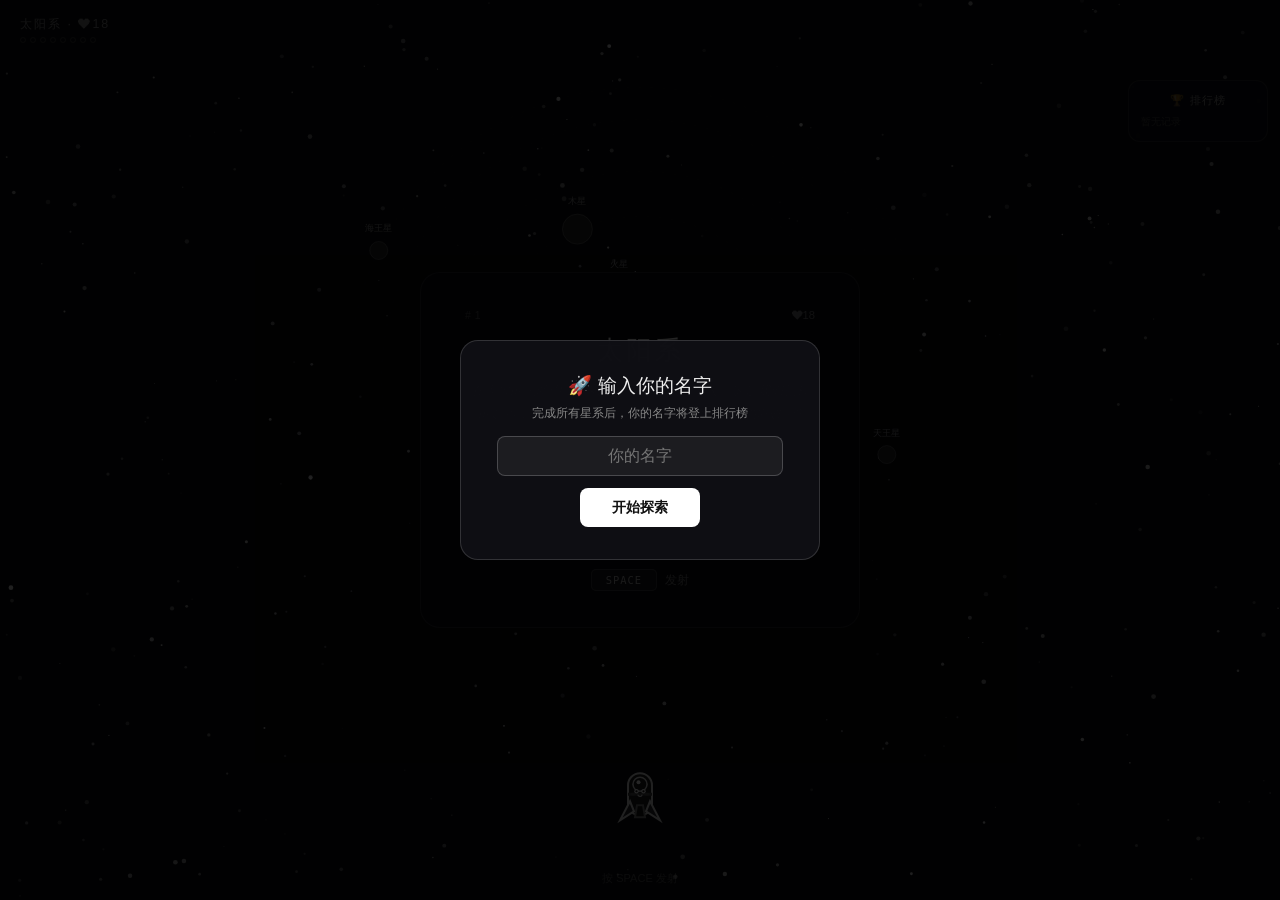
==== commit a3fe6a4f: "AI Quiz + Power-ups + Ranking System" ====
--- a/index.html
+++ b/index.html
@@ -49,6 +49,35 @@
 .hud .lit-dots{display:flex;gap:4px}
 .hud .lit-dots .ld{width:6px;height:6px;border-radius:50%;border:1px solid rgba(255,255,255,0.15);transition:all 0.5s}
 .hud .lit-dots .ld.on{background:#ffd700;border-color:#ffd700;box-shadow:0 0 8px rgba(255,215,0,0.5)}
+
+.rank-panel{position:fixed;top:80px;right:12px;width:140px;background:rgba(12,12,18,0.9);border:1px solid rgba(255,255,255,0.1);border-radius:12px;padding:12px;pointer-events:auto;z-index:8;max-height:60vh;overflow-y:auto}
+.rank-title{font-size:0.7rem;color:rgba(255,255,255,0.5);text-align:center;margin-bottom:8px;letter-spacing:1px}
+.rank-list .rank-row{display:flex;justify-content:space-between;font-size:0.65rem;color:rgba(255,255,255,0.4);padding:3px 0;border-bottom:1px solid rgba(255,255,255,0.04)}
+.rank-list .rank-row.me{color:#ffd700}
+.rank-list .rank-row .pos{width:18px;color:rgba(255,255,255,0.3)}
+
+.name-overlay{position:fixed;top:0;left:0;width:100%;height:100%;background:rgba(0,0,0,0.85);display:flex;align-items:center;justify-content:center;z-index:100;pointer-events:auto}
+.name-overlay.hidden{display:none}
+.name-card{background:rgba(15,15,20,0.97);border:1.5px solid rgba(255,255,255,0.15);border-radius:18px;padding:32px 36px;text-align:center;max-width:360px}
+.name-card h2{font-size:1.2rem;color:#eee;margin-bottom:6px;font-weight:400}
+.name-card p{font-size:0.75rem;color:#888;margin-bottom:14px}
+.name-card input{width:100%;padding:10px 14px;background:rgba(255,255,255,0.06);border:1px solid rgba(255,255,255,0.2);border-radius:8px;color:#fff;font-size:1rem;text-align:center;outline:none;margin-bottom:12px}
+.name-card input:focus{border-color:rgba(255,255,255,0.5)}
+.name-card button{padding:10px 32px;background:#fff;color:#111;border:none;border-radius:8px;font-size:0.9rem;cursor:pointer;font-weight:bold}
+.name-card button:hover{opacity:0.85}
+
+.quiz-overlay{position:fixed;top:0;left:0;width:100%;height:100%;background:rgba(0,0,0,0.8);display:none;align-items:center;justify-content:center;z-index:50;pointer-events:auto}
+.quiz-overlay.show{display:flex}
+.quiz-card{background:rgba(15,15,20,0.97);border:1.5px solid rgba(255,255,255,0.15);border-radius:16px;padding:24px 28px;max-width:420px;width:90%;text-align:center}
+.quiz-topic{font-size:0.65rem;color:rgba(255,255,255,0.3);letter-spacing:2px;margin-bottom:8px;text-transform:uppercase}
+.quiz-question{font-size:0.9rem;color:#eee;line-height:1.5;margin-bottom:16px}
+.quiz-options{display:flex;flex-direction:column;gap:8px}
+.quiz-opt{padding:10px 16px;background:rgba(255,255,255,0.04);border:1px solid rgba(255,255,255,0.12);border-radius:10px;color:#ccc;font-size:0.8rem;cursor:pointer;text-align:left;transition:all 0.2s}
+.quiz-opt:hover{background:rgba(255,255,255,0.1);border-color:rgba(255,255,255,0.3)}
+.quiz-opt.correct{background:rgba(0,255,100,0.15);border-color:#0f6;color:#0f6}
+.quiz-opt.wrong{background:rgba(255,50,50,0.15);border-color:#f33;color:#f33}
+.quiz-result{font-size:0.8rem;color:#ffd700;margin-top:12px;min-height:20px}
+.quiz-continue{margin-top:14px;font-size:0.7rem;color:rgba(255,255,255,0.4)}
 
 .touch-pad{position:fixed;bottom:20px;left:0;right:0;display:none;pointer-events:auto;z-index:15;padding:0 14px}
 @media(pointer:coarse){.touch-pad{display:flex;gap:6px;justify-content:center;align-items:center;flex-wrap:wrap}}
@@ -97,6 +126,32 @@
   <div class="hud">
     <div class="sysname" id="hudName">太阳系</div>
     <div class="lit-dots" id="litDots"></div>
+  </div>
+
+  <!-- Ranking Panel -->
+  <div class="rank-panel" id="rankPanel">
+    <div class="rank-title">🏆 排行榜</div>
+    <div class="rank-list" id="rankList"></div>
+  </div>
+
+  <!-- Username Modal -->
+  <div class="name-overlay" id="nameOverlay">
+    <div class="name-card">
+      <h2>🚀 输入你的名字</h2>
+      <p>完成所有星系后，你的名字将登上排行榜</p>
+      <input type="text" id="nameInput" placeholder="你的名字" maxlength="12">
+      <button id="nameBtn">开始探索</button>
+    </div>
+  </div>
+
+  <!-- Quiz Overlay -->
+  <div class="quiz-overlay" id="quizOverlay">
+    <div class="quiz-card">
+      <div class="quiz-topic" id="quizTopic"></div>
+      <div class="quiz-question" id="quizQuestion"></div>
+      <div class="quiz-options" id="quizOptions"></div>
+      <div class="quiz-result" id="quizResult"></div>
+    </div>
   </div>
 
   <div class="touch-pad" id="touchPad">
@@ -245,6 +300,38 @@
   { text:'"The universe is a pretty big place. If it\'s just us, seems like an awful waste of space."', author:'Carl Sagan' },
 ];
 
+// ─── AI Quiz Questions ───
+const AI_QUESTIONS = [
+  { q:'Transformer模型中的Self-Attention机制的核心计算是什么？', a:'Q·K^T / √dk', b:'ReLU(W·x+b)', c:'Sigmoid(x·W)', d:'MaxPool(Q,K,V)', ans:0, topic:'LLM架构' },
+  { q:'LoRA (Low-Rank Adaptation) 微调的核心思想是？', a:'冻结所有参数', b:'在权重矩阵中加入低秩分解矩阵', c:'随机删除神经元', d:'增加更多Transformer层', ans:1, topic:'模型微调' },
+  { q:'下列哪种技术用于减少大模型推理时的显存占用？', a:'数据并行', b:'模型并行', c:'KV Cache量化', d:'以上都是', ans:3, topic:'推理优化' },
+  { q:'GPT模型中使用的激活函数是？', a:'ReLU', b:'GELU', c:'Sigmoid', d:'Tanh', ans:1, topic:'模型架构' },
+  { q:'向量数据库的主要用途是什么？', a:'存储关系型数据', b:'高效相似性搜索和检索', c:'替代传统SQL数据库', d:'加密通信', ans:1, topic:'AI Infra' },
+  { q:'RAG (Retrieval-Augmented Generation) 的主要优势是？', a:'减小模型大小', b:'提供最新的外部知识', c:'加速训练过程', d:'完全替代微调', ans:1, topic:'RAG' },
+  { q:'在分布式训练中，All-Reduce操作用于？', a:'数据加载', b:'梯度同步', c:'模型保存', d:'学习率调整', ans:1, topic:'分布式训练' },
+  { q:'Flash Attention的主要优化在于？', a:'使用更大的batch size', b:'减少GPU HBM读写', c:'增加注意力头数', d:'使用FP32精度', ans:1, topic:'推理优化' },
+  { q:'Chain-of-Thought prompting的核心是？', a:'使用更短prompt', b:'让模型展示推理步骤', c:'增加模型参数', d:'使用多种语言', ans:1, topic:'Prompt工程' },
+  { q:'下列哪个是评估大模型对话质量常用的指标？', a:'BLEU', b:'MT-Bench', c:'FID', d:'Inception Score', ans:1, topic:'模型评估' },
+  { q:'MoE (Mixture of Experts) 架构的主要优势是什么？', a:'减少总参数量', b:'每次推理只激活部分参数', c:'加快训练速度', d:'简化模型结构', ans:1, topic:'模型架构' },
+  { q:'在RAG系统中，常用的文本分块策略是？', a:'固定长度分块+重叠', b:'随机分块', c:'按图片分块', d:'不分块直接使用', ans:0, topic:'RAG' },
+  { q:'vLLM中的PagedAttention主要用于？', a:'加速训练', b:'高效管理KV Cache内存', c:'数据增强', d:'模型压缩', ans:1, topic:'推理引擎' },
+  { q:'大模型训练中，混合精度训练通常使用哪种精度组合？', a:'FP32+FP64', b:'FP16+FP32', c:'INT8+INT4', d:'BF16+INT8', ans:1, topic:'训练优化' },
+  { q:'Fine-tuning中， catastrophic forgetting 指什么？', a:'模型忘记预训练知识', b:'GPU显存溢出', c:'训练数据丢失', d:'学习率过大', ans:0, topic:'模型微调' },
+  { q:'Agent系统中的ReAct模式是什么？', a:'React框架', b:'Reasoning+Acting交替', c:'快速响应模式', d:'重新激活模型', ans:1, topic:'AI Agent' },
+  { q:'GPU显存中，1B参数的FP16模型大约需要多少显存？', a:'~200MB', b:'~2GB', c:'~20GB', d:'~200GB', ans:1, topic:'AI Infra' },
+  { q:'Tokenizer中BPE (Byte Pair Encoding) 的主要作用是？', a:'加速推理', b:'将文本分割为子词单元', c:'压缩模型', d:'增加词汇量', ans:1, topic:'LLM基础' },
+  { q:'Function Calling 在LLM应用中的作用是？', a:'加速推理速度', b:'让模型调用外部工具/API', c:'减少token消耗', d:'简化prompt', ans:1, topic:'LLM应用' },
+  { q:'在大模型推理中，Continuous Batching的主要优势？', a:'降低延迟', b:'提高GPU利用率', c:'减少模型大小', d:'提高精度', ans:1, topic:'推理优化' },
+];
+
+// ─── Power-up types ───
+const POWERUPS = [
+  { name:'🌟 大星球', desc:'下一个目标星球变大50%', icon:'🌟', apply:(g)=>{ g.powerup='big'; } },
+  { name:'🐢 减速', desc:'火箭速度减半', icon:'🐢', apply:(g)=>{ g.powerup='slow'; } },
+  { name:'❤️ 额外生命', desc:'获得+2条生命', icon:'❤️', apply:(g)=>{ lives+=2; updateHUD(); } },
+  { name:'🔍 放大目标', desc:'碰撞范围扩大2倍', icon:'🔍', apply:(g)=>{ g.powerup='wide'; } },
+];
+
 // ─── Planet color by temperature ───
 function planetColors(temp) {
   // Unlit = dark, lit = BRIGHT temperature colors
@@ -276,6 +363,10 @@
 let dockCooldown = 0;
 let lives = 0;
 let maxLives = 0;
+let currentQuestion = null;
+let powerups = {};
+let username = '';
+let rankings = [];
 
 // ─── DOM ───
 const startScreen = document.getElementById('startScreen');
@@ -502,9 +593,15 @@
     showComplete();
     return;
   }
-  // One press: dismiss card and resume flying
+  // Apply power-up effects for next approach
+  if (powerups.slow) {
+    rocket.speed = Math.max(40, (80 + sysIdx * 15) / 2);
+    powerups = {}; // consumed
+  } else {
+    rocket.speed = 80 + sysIdx * 15;
+    powerups = {}; // clear unconsumed
+  }
   state = S.PLAY;
-  rocket.speed = 80 + sysIdx * 15;
   rocket.angle = -Math.PI / 2;
   rocket.docking = false;
   rocket.px = rocket.x;
@@ -532,39 +629,28 @@
   collected.push(targetPlanetIdx);
   dockCooldown = 1.5;
 
-  // Quote
+  // Show quote briefly then quiz
   const quote = nextQuote();
   document.getElementById('tQuote').textContent = quote.text;
   document.getElementById('tAuthor').textContent = '— ' + quote.author;
-
-  // Planet header
-  document.getElementById('tPlanetHeader').textContent = planet.emoji + ' ' + planet.name + ' · ' + colors.name;
-
-  // Planet detail info
-  document.getElementById('tPlanetInfo').textContent = planet.info;
-
-  // Visual stats card
-  const orbitDays = (planet.period * 365).toFixed(0);
-  const distAU = planet.dist.toFixed(2);
-  const tempLabel = planet.temp === 'hot' ? '>400°C' : planet.temp === 'warm' ? '-50~50°C' : planet.temp === 'cool' ? '-100~-30°C' : '<-150°C';
-  const typeLabel = planet.temp === 'hot' || planet.temp === 'warm' ? '岩石行星' : '气态/冰质行星';
-  document.getElementById('tPlanetVisual').innerHTML = `
-    <div class="stat"><span>🌡 表面温度</span><span class="val">${tempLabel}</span></div>
-    <div class="stat"><span>📏 距恒星</span><span class="val">${distAU} AU</span></div>
-    <div class="stat"><span>🔄 公转周期</span><span class="val">${orbitDays} 天</span></div>
-    <div class="stat"><span>🪨 类型</span><span class="val">${typeLabel}</span></div>
-    <div class="stat"><span>⭐ 状态</span><span class="val">已点亮 ✨</span></div>
-  `;
+  document.getElementById('tPlanetHeader').textContent = planet.emoji + ' ' + planet.name + ' 已点亮';
+  document.getElementById('tPlanetInfo').textContent = '';
+  document.getElementById('tPlanetVisual').textContent = '';
 
   toast.classList.add('show');
   state = S.DOCK;
-  // Stop rocket at dock position
   rocket.speed = 0;
   rocket.docking = true;
   rocket.x = pos.x; rocket.y = pos.y;
   rocket.tx = pos.x; rocket.ty = pos.y; rocket.ta = planet.angle;
 
   updateHUD();
+
+  // After brief pause, show quiz
+  setTimeout(() => {
+    toast.classList.remove('show');
+    showQuiz();
+  }, 1500);
 
   // Spark particles
   for (let i = 0; i < 35; i++) {
@@ -588,6 +674,7 @@
   const nextSys = SOLAR_SYSTEMS[(sysIdx + 1) % SOLAR_SYSTEMS.length];
   document.querySelector('.launch-hint span').textContent = '启程 → ' + nextSys.name;
   document.getElementById('scStats').innerHTML = '<span>✨ 完成！</span>';
+  saveRanking();
   updateStartScreen();
   startScreen.classList.remove('hidden');
 }
@@ -652,13 +739,15 @@
       });
     }
 
-    // Collision: simple distance check with cooldown
+    // Collision with power-up effects
     if (dockCooldown <= 0) {
       const tgt = planets[targetPlanetIdx];
       if (tgt && !tgt.lit) {
         const tpos = getPlanetPos(targetPlanetIdx);
         const dist = Math.hypot(rocket.x - tpos.x, rocket.y - tpos.y);
-        const threshold = tgt.size + 20; // scales with planet size
+        let threshold = tgt.size + 20;
+        if (powerups.big) threshold += tgt.size * 0.5;  // bigger target
+        if (powerups.wide) threshold *= 2;               // wider collision
         if (dist < threshold) {
           dock();
         }
@@ -831,17 +920,28 @@
     ctx.stroke();
     ctx.shadowColor = 'transparent'; ctx.shadowBlur = 0;
 
-    // Target indicator
+    // Target indicator (with power-up visual)
     if (i === targetPlanetIdx && state === S.PLAY && !p.lit) {
       const pulse = 0.6 + 0.4 * Math.sin(time * 4.5);
+      const bigFactor = powerups.big ? 1.5 : 1;
+      const wideFactor = powerups.wide ? 2 : 1;
+
+      // Power-up indicator glow
+      if (powerups.big || powerups.wide) {
+        const puGlow = ctx.createRadialGradient(px, py, p.size, px, py, p.size * 3 * bigFactor);
+        puGlow.addColorStop(0, 'rgba(255,215,0,0.3)');
+        puGlow.addColorStop(1, 'transparent');
+        ctx.fillStyle = puGlow;
+        ctx.beginPath(); ctx.arc(px, py, p.size * 3 * bigFactor, 0, Math.PI*2); ctx.fill();
+      }
       // Animated ring
       ctx.strokeStyle = `rgba(255,255,255,${pulse})`;
       ctx.lineWidth = 2.5;
-      ctx.beginPath(); ctx.arc(px, py, p.size + 12, 0, Math.PI*2); ctx.stroke();
+      ctx.beginPath(); ctx.arc(px, py, (p.size + 12) * bigFactor, 0, Math.PI*2); ctx.stroke();
       // Rotating dots
       for (let a = 0; a < 4; a++) {
         const aa = time * 2.5 + a * Math.PI/2;
-        const ax = px + Math.cos(aa) * (p.size + 18);
+        const ax = px + Math.cos(aa) * (p.size + 18) * bigFactor;
         const ay = py + Math.sin(aa) * (p.size + 18);
         ctx.fillStyle = `rgba(255,255,255,${pulse})`;
         ctx.beginPath(); ctx.arc(ax, ay, 2.5, 0, Math.PI*2); ctx.fill();
@@ -989,7 +1089,112 @@
   requestAnimationFrame(loop);
 }
 
+// ─── Username ───
+function initUsername() {
+  username = localStorage.getItem('rocket-galaxy-username') || '';
+  if (username) {
+    document.getElementById('nameOverlay').classList.add('hidden');
+    return;
+  }
+  document.getElementById('nameOverlay').classList.remove('hidden');
+  document.getElementById('nameBtn').addEventListener('click', () => {
+    const inp = document.getElementById('nameInput');
+    const name = inp.value.trim();
+    if (name.length < 1) return;
+    username = name;
+    localStorage.setItem('rocket-galaxy-username', name);
+    document.getElementById('nameOverlay').classList.add('hidden');
+  });
+  document.getElementById('nameInput').addEventListener('keydown', e => {
+    if (e.code === 'Enter') document.getElementById('nameBtn').click();
+  });
+}
+
+// ─── Ranking ───
+function loadRankings() {
+  try {
+    rankings = JSON.parse(localStorage.getItem('rocket-galaxy-rankings') || '[]');
+  } catch(e) { rankings = []; }
+  renderRankings();
+}
+function saveRanking() {
+  // Only save if completed all galaxies
+  if (sysIdx < SOLAR_SYSTEMS.length - 1) return;
+  const score = lives; // remaining lives = score
+  const existing = rankings.find(r => r.name === username);
+  if (existing) {
+    if (score > existing.score) existing.score = score;
+  } else {
+    rankings.push({ name: username, score, date: new Date().toISOString().slice(0,10) });
+  }
+  rankings.sort((a,b) => b.score - a.score);
+  rankings = rankings.slice(0, 20); // top 20
+  localStorage.setItem('rocket-galaxy-rankings', JSON.stringify(rankings));
+  renderRankings();
+}
+function renderRankings() {
+  const el = document.getElementById('rankList');
+  if (rankings.length === 0) {
+    el.innerHTML = '<div style="font-size:0.6rem;color:rgba(255,255,255,0.2)">暂无记录</div>';
+    return;
+  }
+  el.innerHTML = rankings.map((r,i) => `
+    <div class="rank-row${r.name===username?' me':''}">
+      <span class="pos">#${i+1}</span>
+      <span>${r.name}</span>
+      <span>${r.score}❤</span>
+    </div>
+  `).join('');
+}
+
+// ─── Quiz ───
+function showQuiz() {
+  // Pick random question not shown recently
+  const q = AI_QUESTIONS[Math.floor(Math.random() * AI_QUESTIONS.length)];
+  currentQuestion = q;
+  document.getElementById('quizTopic').textContent = '📝 ' + q.topic;
+  document.getElementById('quizQuestion').textContent = q.q;
+  const labels = ['A', 'B', 'C', 'D'];
+  const optsHtml = [q.a, q.b, q.c, q.d].map((t,i) => `
+    <div class="quiz-opt" data-idx="${i}">${labels[i]}. ${t}</div>
+  `).join('');
+  document.getElementById('quizOptions').innerHTML = optsHtml;
+  document.getElementById('quizResult').textContent = '';
+  document.getElementById('quizOverlay').classList.add('show');
+
+  // Click handlers
+  document.querySelectorAll('.quiz-opt').forEach(el => {
+    el.addEventListener('click', () => handleQuizAnswer(parseInt(el.dataset.idx)));
+  });
+}
+function handleQuizAnswer(idx) {
+  const correct = idx === currentQuestion.ans;
+  const opts = document.querySelectorAll('.quiz-opt');
+  opts.forEach((el, i) => {
+    el.style.pointerEvents = 'none';
+    if (i === currentQuestion.ans) el.classList.add('correct');
+    else if (i === idx && !correct) el.classList.add('wrong');
+  });
+
+  const resultEl = document.getElementById('quizResult');
+  if (correct) {
+    // Random power-up
+    const pu = POWERUPS[Math.floor(Math.random() * POWERUPS.length)];
+    pu.apply(powerups);
+    resultEl.innerHTML = `✅ 正确！获得 <b>${pu.name}</b>：${pu.desc}`;
+  } else {
+    resultEl.innerHTML = '❌ 错误。继续加油！';
+  }
+  // Continue after 2s
+  setTimeout(() => {
+    document.getElementById('quizOverlay').classList.remove('show');
+    resumeAfterDock();
+  }, 2000);
+}
+
 // ─── Boot ───
+initUsername();
+loadRankings();
 loadSystem();
 requestAnimationFrame(loop);
 </script>
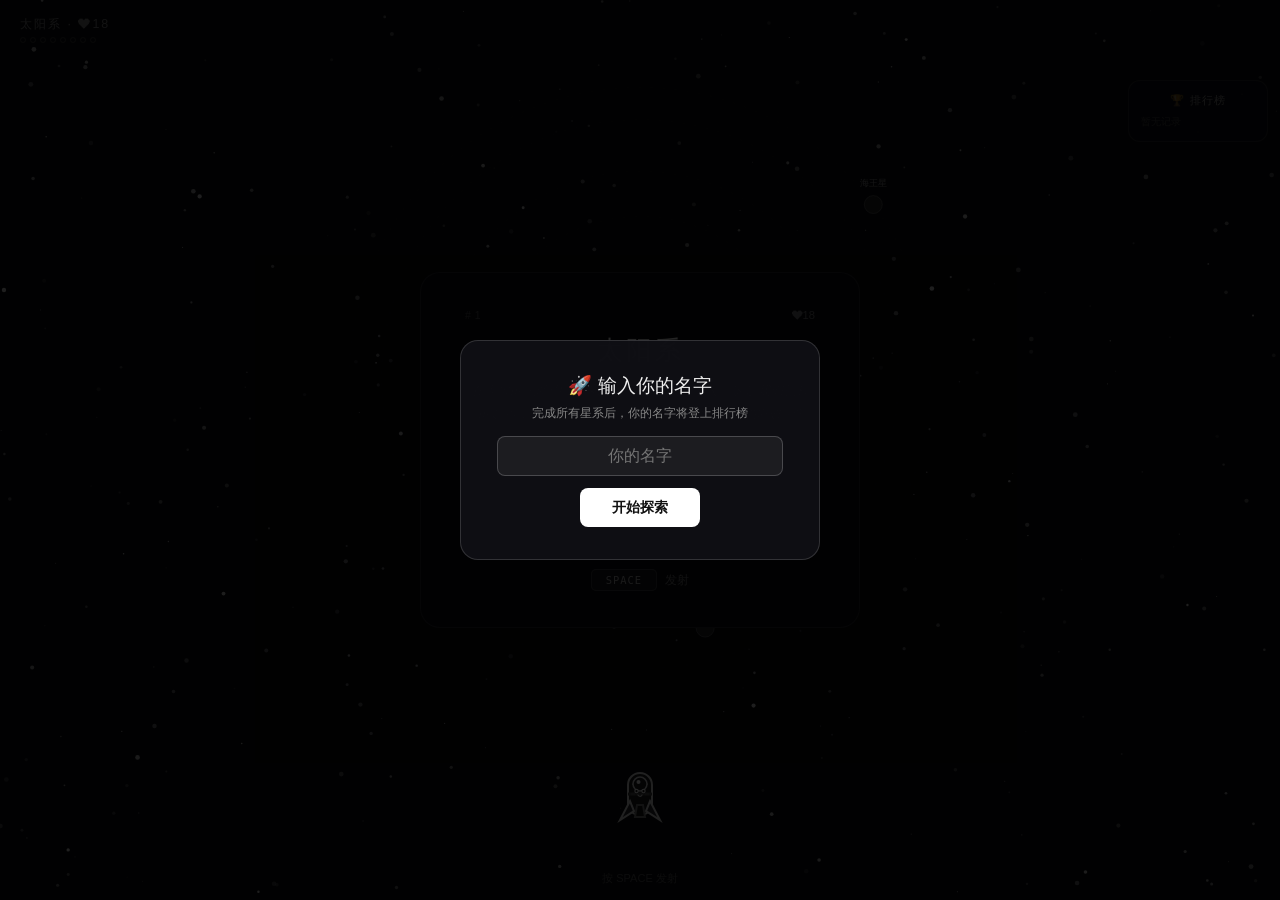
==== commit ab2fdc46: "Fix: rocket returns to bottom after docking" ====
--- a/index.html
+++ b/index.html
@@ -602,6 +602,8 @@
     powerups = {}; // clear unconsumed
   }
   state = S.PLAY;
+  rocket.x = W / 2;
+  rocket.y = H * 0.88;
   rocket.angle = -Math.PI / 2;
   rocket.docking = false;
   rocket.px = rocket.x;
